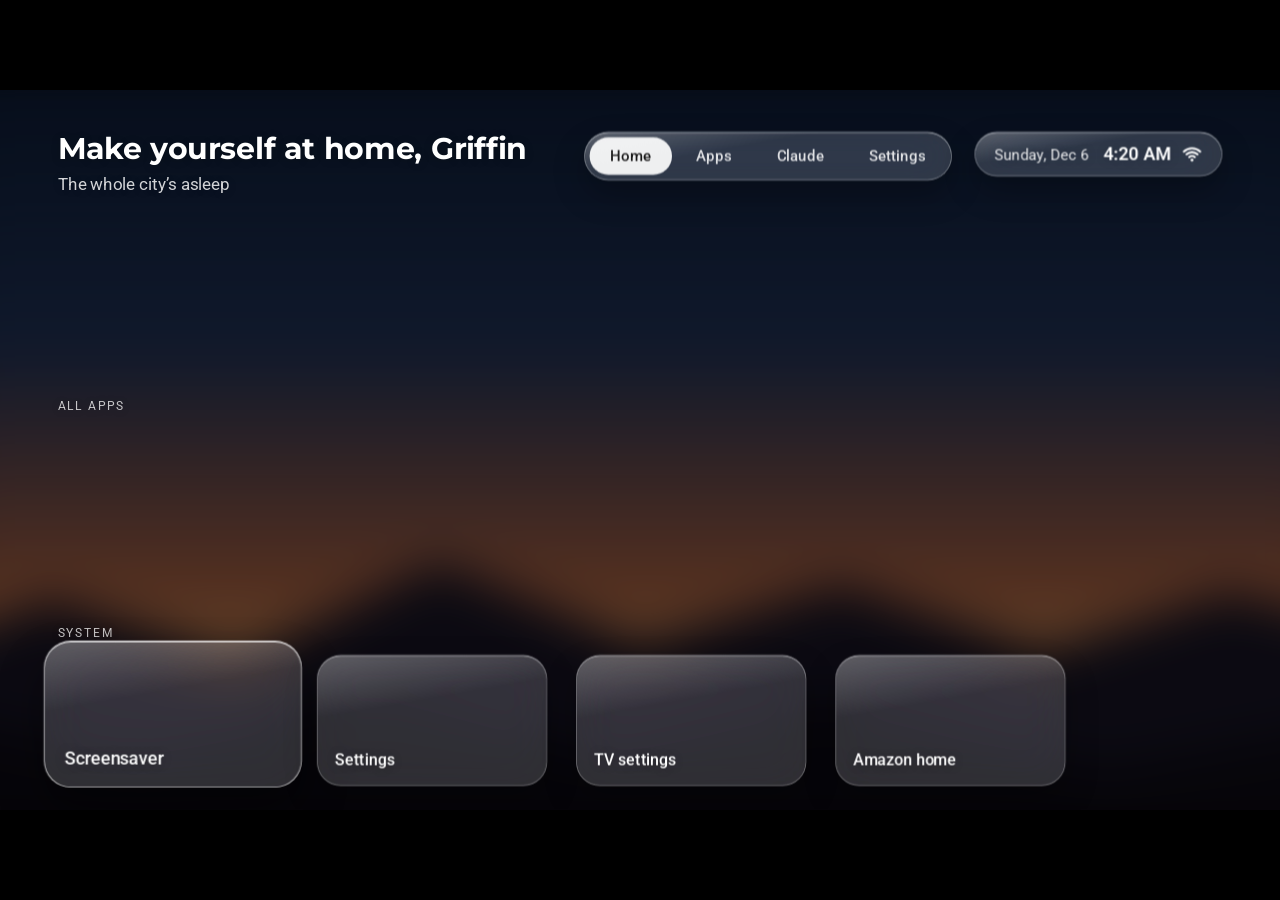
==== launcher/app/src/main/assets/index.html @ 49bc9356 "Redesign phase 6: Settings screen - settings.js: tvOS-style Settings with all ten categories and eve" ====
<!doctype html>
<html lang="en">
<head>
<meta charset="utf-8">
<meta name="viewport" content="width=device-width, initial-scale=1">
<title>Griffin Home</title>
<link rel="stylesheet" href="ui.css">
<style>
/* Home: the picture blurred behind a greeting, widgets and rows of apps (docs/redesign/SPEC.md §5, §7–10). */
html, body { background: #000; }
.wall { transition: filter 900ms cubic-bezier(.2,.8,.2,1), transform 900ms cubic-bezier(.2,.8,.2,1); }
/* Lock screen → home: the same picture, sharp on the screensaver, blurred and dimmed behind Home. */
#stage.awake .wall { filter: blur(var(--homeBlur)) brightness(.72) saturate(1.25); transform: scale(1.08); }
#stage.awake.insettings .wall { filter: blur(calc(var(--homeBlur) + 14px)) brightness(.58) saturate(1.2); }
.shade { position: absolute; inset: 0; transition: background 400ms ease, opacity 400ms ease;
  background: linear-gradient(to top, rgba(0,0,0,.55), rgba(0,0,0,0) 55%), linear-gradient(to right, rgba(0,0,0,.35), rgba(0,0,0,0) 50%); }
#stage.down .shade { background: rgba(0,0,0,.45); }
#stage:not(.awake) .shade { opacity: 0; }
.homeui { position: absolute; inset: 0; transition: opacity 450ms ease, transform 600ms cubic-bezier(.2,.8,.2,1); }
#stage:not(.awake) .homeui { opacity: 0; transform: scale(1.03); }
#stage.insettings .homeui { opacity: 0; transition: none; }
#stage.instant .wall, #stage.instant .homeui, #stage.instant .shade { transition: none !important; }

/* ---- Top bar ---- */
.top { position: absolute; left: 72px; right: 72px; top: 52px; display: flex; justify-content: space-between; align-items: flex-start; gap: 28px; }
.greetBox { flex: 1 1 auto; min-width: 0; display: flex; flex-direction: column; gap: 10px; }
.greet { font-family: var(--display); font-weight: var(--dw); letter-spacing: var(--dls); font-size: 38px; line-height: 1.12; text-wrap: balance; }
.greetSub { font-size: 21px; line-height: 1.3; color: rgba(255,255,255,.82); }
.bigtext .greetSub { font-size: 24px; }
.tabs { flex: none; display: flex; gap: 4px; padding: 6px; border-radius: 999px; white-space: nowrap; }
.tabs span { padding: 12px 26px; border-radius: 999px; font-size: 19px; font-weight: 500; color: rgba(255,255,255,.85); transition: background 150ms, color 150ms, transform 200ms; }
.tabs span.on { background: var(--focus); color: var(--focus-ink); }
/* With the tab pill focused, the focused tab takes the fill and the current one stays lit. */
.tabs.active span.on { background: rgba(255,255,255,.18); color: #fff; }
.tabs.active span.focus { background: var(--focus); color: var(--focus-ink); transform: scale(1.04); }
.clock { flex: none; display: flex; align-items: center; gap: 18px; padding: 14px 24px; border-radius: 999px; font-size: 19px; color: rgba(255,255,255,.9); white-space: nowrap; }
.bigtext .clock { font-size: 22px; }
.clock b { font-weight: 600; font-size: 22px; color: #fff; font-variant-numeric: tabular-nums; }
.clock i { font-style: normal; color: rgba(255,255,255,.7); }
.clock i:empty { display: none; }
/* Wi-Fi: arcs light up with signal strength; dimmed arcs with a slash when offline; a cable on Ethernet. */
.wifi { display: inline-flex; margin-left: -4px; }
.wifi svg { width: 26px; height: 26px; overflow: visible; }
.wifi path, .wifi rect { fill: none; stroke: #fff; stroke-width: 2.4; stroke-linecap: round; stroke-linejoin: round; transition: opacity 200ms; }
.wifi circle { fill: #fff; transition: opacity 200ms; }
.wifi .slash { opacity: 0; stroke-width: 2.2; }
.wifi .eth { display: none; }
.wifi[data-level="4"] .air { display: none; }
.wifi[data-level="4"] .eth { display: inline; }
.wifi[data-level="2"] .a3, .wifi[data-level="1"] .a3, .wifi[data-level="1"] .a2 { opacity: .28; }
.wifi[data-level="0"] .a3, .wifi[data-level="0"] .a2, .wifi[data-level="0"] .a1, .wifi[data-level="0"] .a0 { opacity: .28; }
.wifi[data-level="0"] .slash { opacity: 1; }

/* ---- Hero and widgets, anchored to the bottom so taller widgets never reach the rows ---- */
.hero { position: absolute; left: 72px; right: 72px; bottom: 412px; display: flex; justify-content: space-between; align-items: flex-end; gap: 32px; transition: opacity 300ms ease; }
#stage.down .hero { opacity: 0; }
.heroText { flex: 1; min-width: 0; }
.kicker { font-size: 16px; letter-spacing: .14em; text-transform: uppercase; color: rgba(255,255,255,.78); margin-bottom: 12px; display: flex; align-items: center; gap: 12px; }
.kicker .dot { width: 11px; height: 11px; border-radius: 50%; }
.hero h2 { margin: 0; font-family: var(--display); font-weight: var(--dw); letter-spacing: var(--dls); font-size: 120px; line-height: 1; white-space: nowrap; overflow: hidden; text-overflow: ellipsis; padding-bottom: .08em; margin-bottom: -.08em; }
.caption { margin-top: 16px; font-size: 18px; color: rgba(255,255,255,.8); }
.caption:empty { display: none; }
.widgets { flex: none; display: flex; align-items: stretch; gap: 16px; }
.forecast { display: flex; flex-direction: column; justify-content: space-between; gap: 10px; }
.forecast:empty { display: none; }

/* ---- Rows ---- */
.scroll { position: absolute; left: 0; right: 0; top: 520px; transition: transform 360ms cubic-bezier(.2,.8,.2,1); }
.shelf { padding: 0 0 0 72px; height: 284px; transition: opacity 300ms ease; }
.shelf .label { font-size: 15px; letter-spacing: .14em; text-transform: uppercase; color: rgba(255,255,255,.75); margin-bottom: 18px; }
.row { display: flex; gap: 36px; transition: transform 300ms cubic-bezier(.2,.8,.2,1); }
.tile { flex: none; position: relative; width: 288px; height: 164px; border-radius: 30px; display: flex; flex-direction: column; justify-content: flex-end; padding: 20px 22px; box-sizing: border-box; color: #fff; font-size: 20px; font-weight: 500;
  transition: transform 260ms cubic-bezier(.2,.8,.2,1), box-shadow 260ms ease; }
/* App tiles: the app's own art with the glass rim and sheen on top, no backdrop blur. */
.tile.app { padding: 0; align-items: center; justify-content: center; -webkit-backdrop-filter: none; backdrop-filter: none; border-color: rgba(255,255,255,calc(var(--rim) * .9)); background-position: center; background-size: cover; background-repeat: no-repeat; }
.tile.app .logo { width: 116px; height: 116px; display: block; object-fit: contain; }
.tile.app .word { font: 700 50px/1 var(--sans); letter-spacing: -.02em; white-space: nowrap; }
.tile.app .word.long { font-size: 38px; }
.tile.focus { transform: translateY(-8px) scale(1.12); box-shadow: inset 0 1px 0 rgba(255,255,255,.7), 0 28px 50px rgba(0,0,0,.45); border-color: rgba(255,255,255,.7); }
/* One light sweep across a tile as it gains focus. */
.tile.focus::after { content: ''; position: absolute; inset: 0; border-radius: inherit; pointer-events: none;
  background: linear-gradient(115deg, rgba(255,255,255,0) 30%, rgba(255,255,255,.28) 48%, rgba(255,255,255,0) 66%); animation: sheen 1.1s ease-out both; }
@keyframes sheen { from { transform: translateX(-60%); opacity: 1; } to { transform: translateX(60%); opacity: 0; } }
.tile.moving { animation: jiggle 240ms ease-in-out infinite alternate; }
@keyframes jiggle { from { transform: translateY(-8px) scale(1.12) rotate(-1.5deg); } to { transform: translateY(-8px) scale(1.12) rotate(1.5deg); } }
.tname { position: absolute; left: -40px; right: -40px; bottom: -44px; text-align: center; font-size: 18px; font-weight: 400; color: #fff; opacity: 0; transition: opacity 200ms; white-space: nowrap; overflow: hidden; text-overflow: ellipsis; }
.tile.app .tname { bottom: -46px; }
.bigtext .tname { font-size: 21px; }
.tile.focus .tname { opacity: 1; }

/* ---- Options panel ---- */
.sheet { position: absolute; inset: 0; display: flex; justify-content: flex-end; background: rgba(0,0,0,.25); opacity: 0; pointer-events: none; transition: opacity 220ms ease; }
.sheet.on { opacity: 1; pointer-events: auto; }
.panel { width: 540px; margin: 28px; border-radius: 40px; padding: 36px 44px; box-sizing: border-box; display: flex; flex-direction: column; justify-content: center; gap: 10px;
  transform: translateX(40px); transition: transform 280ms cubic-bezier(.2,.8,.2,1); }
.sheet.on .panel { transform: none; }
.panel .eyebrow { font-size: 15px; letter-spacing: .14em; text-transform: uppercase; color: rgba(255,255,255,.75); }
.panel h4 { margin: 0 0 12px; font-family: var(--display); font-weight: var(--dw); letter-spacing: var(--dls); font-size: 64px; line-height: 1; overflow-wrap: anywhere; }
.opts { display: flex; flex-direction: column; gap: 12px; }
.opt { padding: 15px 24px; border-radius: 999px; font-size: 22px; font-weight: 500; background: rgba(255,255,255,.08); transition: background 150ms, color 150ms, transform 200ms; }
.opt.focus { background: var(--focus); color: var(--focus-ink); transform: scale(1.03); }
.panel .hint { margin-top: 14px; font-size: 16px; color: rgba(255,255,255,.65); }

/* ---- Settings screen (settings.js): categories left, rows right ---- */
.setscreen { position: absolute; inset: 0; display: none; }
#stage.awake.insettings .setscreen { display: block; animation: setIn 320ms cubic-bezier(.2,.8,.2,1); }
@keyframes setIn { from { opacity: 0; transform: scale(1.02); } to { opacity: 1; transform: none; } }
.set-title { position: absolute; left: 72px; top: 54px; font-family: var(--display); font-weight: var(--dw); letter-spacing: var(--dls); font-size: 60px; line-height: 1; }
.set-cats { position: absolute; left: 72px; top: 150px; bottom: 56px; width: 392px; box-sizing: border-box; padding: 14px; border-radius: 36px; display: flex; flex-direction: column; gap: 4px; }
.set-cat { display: flex; align-items: center; gap: 14px; padding: 12px 18px; border-radius: 999px; font: 500 21px var(--sans); transition: background 150ms, color 150ms; }
.set-cat i { width: 30px; height: 30px; border-radius: 9px; flex: none; box-shadow: inset 0 1px 0 rgba(255,255,255,.35); }
.set-cat.sel { background: rgba(255,255,255,.14); }
.set-cat.focus { background: var(--focus); color: var(--focus-ink); }
.set-detail { position: absolute; left: 492px; right: 72px; top: 54px; bottom: 56px; box-sizing: border-box; padding: 34px 40px; border-radius: 40px; overflow: hidden; }
.set-detail h3 { margin: 0; font-family: var(--display); font-weight: var(--dw); letter-spacing: var(--dls); font-size: 42px; line-height: 1.1; }
.set-detail .lede { margin: 6px 0 18px; font: 17px/1.4 var(--sans); color: rgba(255,255,255,.7); }
.set-view { position: absolute; left: 40px; right: 40px; top: 128px; bottom: 30px; overflow: hidden; }
.set-rows { display: flex; flex-direction: column; gap: 8px; transition: transform 260ms cubic-bezier(.2,.8,.2,1); }
.set-tip { padding: 14px 20px; border-radius: 20px; background: rgba(255,255,255,.1); font: 18px/1.4 var(--sans); color: rgba(255,255,255,.88); margin-bottom: 4px; }
.set-tip b { display: block; font-size: 13px; font-weight: 400; letter-spacing: .1em; text-transform: uppercase; color: rgba(255,255,255,.6); margin-bottom: 3px; }
.set-sec { font: 700 13px var(--sans); letter-spacing: .1em; text-transform: uppercase; color: rgba(255,255,255,.55); margin: 10px 0 0 6px; }
.srow2 { display: flex; align-items: center; justify-content: space-between; gap: 20px; min-height: 62px; box-sizing: border-box; padding: 10px 22px; border-radius: 22px; background: rgba(255,255,255,.07); transition: background 150ms, color 150ms, transform 180ms; }
.srow2 .l { font: 500 21px var(--sans); display: flex; align-items: center; gap: 10px; }
.srow2 .l i { width: 12px; height: 12px; border-radius: 50%; }
.srow2 .s { font: 15px var(--sans); color: rgba(255,255,255,.62); margin-top: 3px; }
.srow2 .v { font: 500 19px var(--sans); color: rgba(255,255,255,.85); white-space: nowrap; display: flex; align-items: center; gap: 10px; }
.srow2 .chev { opacity: 0; font-size: 16px; }
.srow2.focus { background: var(--focus); color: var(--focus-ink); transform: scale(1.01); }
.srow2.focus .s { color: rgba(0,0,0,.55); }
.srow2.focus .v { color: var(--focus-ink); }
.srow2.focus .chev { opacity: .55; }
.srow2.focus .switch:not(.on) { background: rgba(0,0,0,.2); }
.bigtext .srow2 .l { font-size: 24px; }
.bigtext .srow2 .s { font-size: 17px; }
.set-toast { position: absolute; left: 40px; right: 40px; bottom: 26px; padding: 14px 20px; border-radius: 18px; background: rgba(0,0,0,.45); font: 17px var(--sans); opacity: 0; transform: translateY(8px); transition: opacity 250ms, transform 250ms; pointer-events: none; }
.set-toast.on { opacity: 1; transform: none; }
</style>
</head>
<body>
<div id="stage">
  <div class="wall" id="wall"><!-- No drift behind Home: a moving picture re-blurs it and every glass panel each frame (25fps on the TV vs 37 still). --><div class="scene" id="scene"><div class="sky"></div><div class="ridge r1"></div><div class="ridge r2"></div><div class="pic"></div><div class="pic"></div></div></div>
  <div class="shade"></div>

  <div class="homeui">
    <div class="top">
      <div class="greetBox txt"><span class="greet" id="greet">Welcome back, Griffin</span><span class="greetSub" id="greetSub"></span></div>
      <div class="tabs glass" id="tabs"><span class="on">Home</span><span>Apps</span><span>Claude</span><span>Settings</span></div>
      <div class="clock glass txt"><i id="wx"></i><span id="date"></span><b id="time"></b><span class="wifi" id="wifi" role="img" aria-label="Wi-Fi: strong signal"><svg viewBox="0 0 24 24" aria-hidden="true"><g class="air"><path class="a3" d="M2.6 9.2a13.4 13.4 0 0 1 18.8 0"/><path class="a2" d="M5.7 12.4a9 9 0 0 1 12.6 0"/><path class="a1" d="M8.8 15.6a4.6 4.6 0 0 1 6.4 0"/><circle class="a0" cx="12" cy="19" r="1.7"/><path class="slash" d="M4 4l16 16"/></g><g class="eth"><rect x="4" y="5" width="16" height="12" rx="2"/><path d="M8 17v3h8v-3M8.5 9v2.5M11.2 9v2.5M12.8 9v2.5M15.5 9v2.5"/></g></svg></span></div>
    </div>

    <div class="hero">
      <div class="heroText txt">
        <div class="kicker" id="kicker"><span class="dot" id="heroDot"></span><span id="heroKicker"></span></div>
        <h2 id="heroTitle"></h2>
        <div class="caption" id="heroCaption"></div>
      </div>
      <div class="widgets">
        <div class="forecast" id="forecast"></div>
        <div class="cal glass dark txt" id="cal" aria-label="Calendar"></div>
      </div>
    </div>

    <div class="scroll" id="scroll"></div>

    <div class="sheet" id="sheet">
      <div class="panel glass">
        <div class="eyebrow" id="sheetKicker"></div>
        <h4 id="sheetTitle"></h4>
        <div class="opts" id="sheetList"></div>
        <div class="hint">Back to close</div>
      </div>
    </div>
  </div>
</div>

<script src="weather.js"></script>
<script src="glass.js"></script>
<script src="prefs.js"></script>
<script src="calendar.js"></script>
<script src="greeting.js"></script>
<script src="pictures.js"></script>
<script src="news.js"></script>
<script>
(function () {
  var A = window.Android || null;
  function $(id) { return document.getElementById(id); }
  var stage = $('stage');

  // Each app's colors, from SPEC §2 (tile background, accent dot, and the mark/wordmark when an app
  // has no TV banner). Names here win over long store labels ("Peacock TV" → "Peacock").
  var BRAND = {
    'com.netflix.ninja': { name: 'Netflix', color: '#E50914', bg: '#000000', fg: '#E50914' },
    'com.amazon.firetv.youtube': { name: 'YouTube', color: '#FF0000', bg: '#FFFFFF', fg: '#FF0000' },
    'com.apple.atve.amazon.appletv': { name: 'Apple TV', color: '#C7C7CC', bg: '#000000', fg: '#FFFFFF' },
    'com.peacock.peacockfiretv': { name: 'Peacock', color: '#F5B700', bg: '#000000', fg: '#FFFFFF', word: 'peacock' },
    'com.hbo.hbonow': { name: 'HBO Max', color: '#3D5AFE', bg: 'linear-gradient(140deg, #0A1A6B, #000000 70%)', fg: '#FFFFFF' },
    'com.tubitv.ott': { name: 'Tubi', color: '#7408FF', bg: '#7408FF', fg: '#FFFFFF' },
    'com.anthropic.claude': { name: 'Claude', color: '#D97757', bg: '#D97757', fg: '#FFFFFF' },
    'tv.pluto.android': { name: 'Pluto TV', color: '#FFF200', bg: '#000000', fg: '#FFF200', word: 'pluto tv' },
    'com.amazon.firebat': { name: 'Prime Video', color: '#00A8E1', bg: '#00A8E1', fg: '#FFFFFF', word: 'prime video' },
    'com.plexapp.android': { name: 'Plex', color: '#EBAF00', bg: '#1F1F1F', fg: '#EBAF00' },
    'com.spotify.tv.android': { name: 'Spotify', color: '#1ED760', bg: '#000000', fg: '#1ED760' },
    'com.hipsterwhale.crossy': { name: 'Crossy Road', color: '#7BD389', bg: '#5CC46E', fg: '#FFFFFF', word: 'Crossy Road' },
    'com.future.moviesByFawesomeAndroidTV': { name: 'Fawesome', color: '#2EC4B6', bg: '#16233A', fg: '#2EC4B6', word: 'fawesome' }
  };
  var DEFAULT_FAVS = ['com.netflix.ninja', 'com.amazon.firetv.youtube', 'com.apple.atve.amazon.appletv', 'com.peacock.peacockfiretv', 'com.hbo.hbonow', 'com.tubitv.ott', 'com.anthropic.claude'];
  var CLAUDE_PKG = 'com.anthropic.claude', CLAUDE_URL = 'https://claude.ai/code';

  var SYS = [
    { name: 'Screensaver', caption: 'Clock, weather, calendar and headlines, right now', run: function () { sleep(); } },
    { name: 'Settings', caption: 'Glass, pictures, screensaver, news, calendar', run: function () { openSettings(); } },
    { name: 'TV settings', caption: 'Fire OS settings: network, display, inputs', run: function () { A && A.tvSettings(); } },
    { name: 'Amazon home', caption: 'Amazon’s home for 10 minutes: inputs, app library', run: function () { A && A.amazonHome(); } }
  ];

  // Tab pill: Up from Favorites focuses it.
  var TABS = [
    { name: 'Home', caption: 'Back to the top', run: function () { st.r = 0; st.col[0] = 0; render(); } },
    { name: 'Apps', caption: 'Every app on the TV', run: function () { st.r = 1; render(); } },
    { name: 'Claude', caption: '', run: function () { openClaude(); } },
    { name: 'Settings', caption: 'Glass, pictures, screensaver, news, calendar', run: function () { openSettings(); } }
  ];

  var prefs = settings.load();

  // clientWidth, not innerWidth: the WebView widens innerWidth to fit the unscaled 1600px stage.
  function fit() {
    var w = document.documentElement.clientWidth, h = document.documentElement.clientHeight;
    var s = Math.min(w / 1600, h / 900);
    stage.style.transform = 'scale(' + s + ')';
    stage.style.left = ((w - 1600 * s) / 2) + 'px';
    stage.style.top = ((h - 900 * s) / 2) + 'px';
  }

  // ---- Apps ----
  function installedApps() {
    try { return JSON.parse(A ? A.apps() : '[]'); } catch (e) { return []; }
  }
  function app(a) {
    var b = BRAND[a.pkg] || {};
    return { pkg: a.pkg, name: b.name || a.name, color: b.color || '#8C8A85', bg: b.bg || '#1F1F24', fg: b.fg || '#FFFFFF', word: b.word || b.name || a.name };
  }

  var shelves = [], st = { r: 0, col: [0, 0, 0], tab: 0, moving: false, sheet: null, opt: 0 };

  function build() {
    var apps = installedApps().map(app), byPkg = {};
    apps.forEach(function (a) { byPkg[a.pkg] = a; });
    var favs = (store.get('favorites', null) || DEFAULT_FAVS).filter(function (p) { return byPkg[p]; });
    var hidden = store.get('hidden', []) || [];
    shelves = [
      { label: 'Favorites', kind: 'Favorite', items: favs.map(function (p) { return byPkg[p]; }) },
      { label: 'All apps', kind: 'App', items: apps.filter(function (a) { return favs.indexOf(a.pkg) < 0 && hidden.indexOf(a.pkg) < 0; }) },
      { label: 'System', kind: 'System', items: SYS, sys: true }
    ];
    var root = $('scroll');
    root.innerHTML = '';
    shelves.forEach(function (sh, r) {
      var el = document.createElement('div');
      el.className = 'shelf';
      el.innerHTML = '<div class="label txt"></div><div class="row"></div>';
      el.firstChild.textContent = sh.label;
      sh.el = el; sh.row = el.lastChild; sh.off = 0;
      sh.tiles = sh.items.map(function (a) {
        var t = document.createElement('div');
        t.className = 'tile glass' + (sh.sys ? ' sys' : ' app');
        if (sh.sys) {
          t.innerHTML = '<span class="txt"></span><span class="tname txt"></span>';
          t.firstChild.textContent = a.name;
        } else {
          art(t, a);
          t.insertAdjacentHTML('beforeend', '<span class="tname txt"></span>');
          t.querySelector('.tname').textContent = a.name;
        }
        sh.row.appendChild(t);
        return t;
      });
      st.col[r] = Math.max(0, Math.min(st.col[r], sh.items.length - 1));
      root.appendChild(el);
    });
    if (!shelves[st.r].items.length) st.r = 2;
  }

  // Tile art: the app's TV banner fills the tile; otherwise its icon at 116px on the app's color,
  // or its name as a wordmark if Android has no icon for it.
  var icons = {};
  function art(t, a) {
    var ic = icons[a.pkg];
    if (ic === undefined) {
      try { ic = A ? JSON.parse(A.icon(a.pkg)) : null; } catch (e) { ic = null; }
      icons[a.pkg] = ic;
    }
    if (ic && ic.banner) { t.classList.add('banner'); t.style.backgroundImage = 'url("' + ic.src + '")'; t.style.backgroundColor = '#000'; return; }
    t.style.background = a.bg;
    if (ic && ic.src) {
      var img = document.createElement('img');
      img.className = 'logo'; img.src = ic.src; img.alt = '';
      t.appendChild(img);
    } else {
      var w = document.createElement('span');
      w.className = 'word' + (a.word.length > 8 ? ' long' : '');
      w.style.color = a.fg;
      w.textContent = a.word;
      t.appendChild(w);
    }
  }

  function current() { return st.r < 0 ? TABS[st.tab] : shelves[st.r].items[st.col[st.r]]; }

  function render() {
    shelves.forEach(function (s, r) {
      s.el.style.opacity = r < st.r - 1 ? 0 : 1;   // rows that scroll up under the greeting fade out
      s.tiles.forEach(function (t, j) {
        var on = r === st.r && j === st.col[r];
        t.classList.toggle('focus', on);
        t.classList.toggle('moving', on && st.moving);
      });
    });
    var tabs = $('tabs').children;
    $('tabs').classList.toggle('active', st.r < 0);
    for (var i = 0; i < tabs.length; i++) {
      tabs[i].classList.toggle('on', i === (st.r === 1 ? 1 : 0));
      tabs[i].classList.toggle('focus', st.r < 0 && i === st.tab);
    }
    var it = current();
    if (st.r >= 0 && it) {
      // Slide the row to keep focus in the safe area, and the page to keep the row on screen.
      // x is the tile's left edge inside the row (tiles are 288 wide with 36 between).
      var sh = shelves[st.r], W = 1600 - 72 * 2, x = st.col[st.r] * (288 + 36);
      if (x - sh.off < 0) sh.off = x;
      if (x + 288 - sh.off > W) sh.off = x + 288 - W;
      sh.row.style.transform = 'translateX(' + (-sh.off) + 'px)';
    }
    var y = st.r <= 0 ? 0 : st.r * 284 - 150;
    $('scroll').style.transform = 'translateY(' + (-y) + 'px)';
    stage.classList.toggle('down', st.r > 0);

    var sys = st.r === 2, tab = st.r < 0;
    fitTitle(it ? it.name : '');
    $('heroKicker').textContent = st.moving ? 'Moving' : sys ? 'System' : 'App';
    $('kicker').hidden = tab || (st.r === 0 && !st.moving);   // the Favorites row needs no label
    $('heroDot').style.background = sys ? '#8C8A85' : it ? it.color : '';
    $('heroCaption').textContent = st.moving ? '◀ ▶ to move · OK when it’s in place' : (sys || tab) && it ? it.caption : '';
  }

  // The name is 120px; names too long for the space beside the widgets step down (to 72px at most).
  function fitTitle(name) {
    var h = $('heroTitle'), fit = name + '|' + getComputedStyle(h).fontFamily + '|' + (document.fonts ? document.fonts.status : '');
    if (h.dataset.fit === fit) return;
    h.textContent = name;
    h.style.fontSize = '';
    h.dataset.fit = fit;
    if (h.scrollWidth > h.clientWidth) h.style.fontSize = Math.max(72, Math.floor(120 * h.clientWidth / h.scrollWidth)) + 'px';
  }

  function launch(a) { if (A) A.launch(a.pkg); }

  // Claude: the app if it's installed, otherwise claude.ai/code in Silk.
  function openClaude() {
    if (A && A.installed(CLAUDE_PKG)) A.launch(CLAUDE_PKG);
    else if (A && A.openUrl) A.openUrl(CLAUDE_URL);
  }
  function claudeCaption() { return A && A.installed(CLAUDE_PKG) ? 'Open the Claude app' : 'claude.ai/code in Silk'; }

  // ---- Favorites and hidden apps ----
  function favPkgs() { return shelves[0].items.map(function (a) { return a.pkg; }); }
  function saveFavs(list) { store.set('favorites', list); }

  function openSheet() {
    var sh = shelves[st.r], it = current();
    if (st.r < 0 || sh.sys || !it) return;
    var fav = st.r === 0;
    st.sheet = [{ label: 'Open', run: function () { closeSheet(); launch(it); } }].concat(fav ? [
      { label: 'Move', run: function () { closeSheet(); st.moving = true; render(); } },
      { label: 'Remove from Favorites', run: function () {
        saveFavs(favPkgs().filter(function (p) { return p !== it.pkg; }));
        closeSheet(); build(); render();
      } }
    ] : [
      { label: 'Add to Favorites', run: function () {
        var list = favPkgs(); list.push(it.pkg); saveFavs(list);
        closeSheet(); build(); st.r = 0; st.col[0] = list.length - 1; render();
      } },
      { label: 'Hide', run: function () {
        var h = store.get('hidden', []) || [];
        if (h.indexOf(it.pkg) < 0) h.push(it.pkg);
        store.set('hidden', h);
        closeSheet(); build(); render();
      } }
    ]);
    st.opt = 0;
    $('sheetKicker').textContent = sh.kind;
    $('sheetTitle').textContent = it.name;
    $('sheet').classList.add('on');
    renderSheet();
  }
  function renderSheet() {
    var list = $('sheetList');
    list.innerHTML = '';
    st.sheet.forEach(function (o, i) {
      var d = document.createElement('div');
      d.className = 'opt' + (i === st.opt ? ' focus' : '');
      d.textContent = o.label;
      list.appendChild(d);
    });
  }
  function closeSheet() { st.sheet = null; $('sheet').classList.remove('on'); }

  // Move mode: ◀ ▶ swaps with the neighbor; nothing happens at either end.
  function move(d) {
    var list = favPkgs(), i = st.col[0], j = i + d;
    if (j < 0 || j >= list.length) return;
    var t = list[i]; list[i] = list[j]; list[j] = t;
    saveFavs(list);
    build(); st.col[0] = j;
  }
  function endMove() { if (st.moving) { st.moving = false; saveFavs(favPkgs()); } }

  // ---- Screensaver and Settings ----
  function sleep() { closeSheet(); endMove(); render(); if (A) A.startScreensaver(); }
  function openSettings() { if (window.settingsScreen) settingsScreen.open(); }

  // ---- Remote ----
  function key(k) {
    if (window.settingsScreen && settingsScreen.isOpen()) return settingsScreen.key(k);
    if (st.sheet) {
      if (k === 'up') st.opt = Math.max(0, st.opt - 1);
      else if (k === 'down') st.opt = Math.min(st.sheet.length - 1, st.opt + 1);
      else if (k === 'ok') return st.sheet[st.opt].run();
      else if (k === 'back') return closeSheet();
      return renderSheet();
    }
    if (st.moving) {
      if (k === 'left' || k === 'right') move(k === 'right' ? 1 : -1);
      else if (k === 'ok' || k === 'back' || k === 'hold' || k === 'menu') endMove();
      return render();
    }
    if (st.r < 0) {
      if (k === 'left') st.tab = Math.max(0, st.tab - 1);
      else if (k === 'right') st.tab = Math.min(TABS.length - 1, st.tab + 1);
      else if (k === 'down') st.r = firstRow();
      else if (k === 'ok') return TABS[st.tab].run();
      else if (k === 'back') { st.r = firstRow(); st.col[0] = 0; }
      return render();
    }
    var sh = shelves[st.r];
    if (k === 'up') {
      var r = st.r - 1;
      while (r >= 0 && !shelves[r].items.length) r--;
      if (r < 0) { st.r = -1; st.tab = 0; } else st.r = r;
    } else if (k === 'down') {
      var d = st.r + 1;
      while (d < shelves.length && !shelves[d].items.length) d++;
      if (d < shelves.length) st.r = d;
    }
    else if (k === 'left') st.col[st.r] = Math.max(0, st.col[st.r] - 1);
    else if (k === 'right') st.col[st.r] = Math.min(sh.items.length - 1, st.col[st.r] + 1);
    else if (k === 'hold' || k === 'menu') return openSheet();
    else if (k === 'ok') return sh.sys ? current().run() : launch(current());
    else if (k === 'back') { st.r = firstRow(); st.col[st.r] = 0; }
    render();
  }
  function firstRow() { for (var r = 0; r < shelves.length; r++) if (shelves[r].items.length) return r; return 2; }

  // ---- Clock pill, widgets, greeting ----
  var wx = null;
  // LIVE DATA SEAM (phase 7): window.liveData.wifi = 0 offline, 1–3 Wi-Fi strength, 4 Ethernet
  // (the sample shows a strong signal). Fire the 'livedata' event on document to redraw.
  function wifiLevel() { var L = window.liveData; return L && L.wifi != null ? L.wifi : 3; }
  var WIFI = ['Wi-Fi: not connected', 'Wi-Fi: weak signal', 'Wi-Fi: good signal', 'Wi-Fi: strong signal', 'Ethernet'];
  function renderWifi() {
    var l = Math.max(0, Math.min(4, wifiLevel()));
    $('wifi').dataset.level = l;
    $('wifi').setAttribute('aria-label', WIFI[l]);
    $('wifi').hidden = !prefs.wifi;
  }

  function tick() {
    var now = new Date();
    $('time').textContent = fmt.time(now, prefs.clock24);
    $('date').textContent = now.toLocaleDateString([], { weekday: 'long', month: 'short', day: 'numeric' });
  }

  function renderWeather() {
    $('wx').textContent = wx ? wx.temp + '° ' + wx.text + ' · Chicago' : '';
    var f = $('forecast');
    f.innerHTML = '';
    (wx && wx.days || []).slice(0, 3).forEach(function (d) {
      var r = document.createElement('div');
      r.className = 'fday glass txt';
      r.innerHTML = '<small></small><b><i></i></b><span></span>';
      r.querySelector('small').textContent = d.dow;
      r.querySelector('b').insertBefore(document.createTextNode(d.hi + '°'), r.querySelector('i'));
      r.querySelector('i').textContent = d.lo + '°';
      r.querySelector('span').textContent = d.text;
      f.appendChild(r);
    });
  }

  function renderCal() {
    $('cal').hidden = !prefs.calHome;
    calendar.render($('cal'), new Date(), prefs);
  }

  function greet() {
    var now = new Date();
    $('greet').textContent = greeting.pick(greeting.hellos(now, wx, prefs), $('greet').textContent);
    $('greetSub').textContent = greeting.pick(greeting.subs(now, wx, prefs), $('greetSub').textContent);
  }

  function refreshWeather() { weather.get(function (w) { var first = !wx; wx = w; renderWeather(); if (first) greet(); }, prefs.units); }

  // ---- Picture ----
  function showPicture(instant) { pictures.show($('scene'), pictures.current(prefs), retryPoster, instant === true); }
  // An aerial's still frame may still be in the works the first time; try again shortly.
  var posterTimer;
  function retryPoster(ok) { clearTimeout(posterTimer); if (!ok) posterTimer = setTimeout(showPicture, 4000); }

  // Applies everything Settings controls; Settings calls this after each change.
  function applyPrefs() {
    prefs = settings.load();
    look.apply();
    stage.classList.toggle('bigtext', prefs.textSize === 'Large');
    tick(); renderWifi(); renderCal();
  }

  // Called by MainActivity whenever Home comes back: from an app, the screensaver or the Home button.
  function resume() {
    closeSheet(); endMove();
    applyPrefs();
    build(); render();
    greet();
    refreshWeather();
    showPicture(true);   // the screensaver may have moved on: switch without a crossfade
    // Blur in: start sharp like the screensaver, then animate into the blur.
    stage.classList.remove('awake');
    void stage.offsetWidth;
    requestAnimationFrame(function () { requestAnimationFrame(function () { stage.classList.add('awake'); }); });
  }

  window.home = {
    applyPrefs: applyPrefs, rebuild: function () { build(); render(); }, sleep: sleep, render: render,
    resetFavorites: function () { store.set('favorites', DEFAULT_FAVS); build(); render(); },
    defaultFavorites: DEFAULT_FAVS, wifiLevel: wifiLevel, refreshWeather: refreshWeather, showPicture: showPicture
  };
  // Called by MainActivity as Home goes out of sight: drop straight to the sharp picture (no
  // transition) so the next resume starts there instead of flashing the old blurred frame.
  function pause() {
    closeSheet(); endMove();
    stage.classList.add('instant');
    stage.classList.remove('awake');
    void stage.offsetWidth;
    stage.classList.remove('instant');
  }

  window.tv = { key: key, resume: resume, pause: pause };
  TABS[2].caption = claudeCaption();

  document.addEventListener('livedata', function () { renderWifi(); renderCal(); });

  // Browser testing without the Android bridge.
  if (!A) {
    var map = { ArrowUp: 'up', ArrowDown: 'down', ArrowLeft: 'left', ArrowRight: 'right', Enter: 'ok', Escape: 'back', Backspace: 'back', h: 'hold', m: 'menu' };
    document.addEventListener('keydown', function (e) { if (map[e.key]) { e.preventDefault(); key(map[e.key]); } });
  }

  window.addEventListener('resize', function () { fit(); render(); });
  fit();
  resume();
  if (document.fonts) document.fonts.ready.then(render);
  setInterval(tick, 15000);
  setInterval(refreshWeather, 10 * 60 * 1000);
  setInterval(showPicture, 60 * 1000);
  setInterval(renderCal, 60 * 1000);
})();
</script>
<script src="settings.js"></script>
</body>
</html>
---- launcher/app/src/main/assets/ui.css ----
/* Shared by Home (index.html) and the screensaver: fonts, colors, glass, the calendar widget,
   forecast rows, the Settings switch and reduced motion. Sizes are 1600x900 canvas px (docs/redesign/SPEC.md). */
@font-face { font-family: 'Montserrat'; src: url(fonts/Montserrat.woff2) format('woff2'); font-weight: 100 900; }
@font-face { font-family: 'Roboto'; src: url(fonts/Roboto.woff2) format('woff2'); font-weight: 100 900; }

:root {
  /* Type: the headline font sets all three together (Settings → Appearance). */
  --display: 'Montserrat', sans-serif;
  --dw: 700;
  --dls: -.01em;
  --sans: 'Roboto', sans-serif;

  --text: #FFFFFF;
  --focus: rgba(255,255,255,.92);
  --focus-ink: #111111;
  --red: #FF453A;
  --on: #30D158;

  /* Glass, set by glass.js from the one Glass value (Balanced = 35). */
  --blur: 27px;
  --tint: .167;
  --rim: .304;
  --shine: .218;
  --lift: .193;
  --homeBlur: 28px;
  color-scheme: dark;
}
html, body { margin: 0; height: 100%; overflow: hidden; }
body { font-family: var(--sans); color: var(--text); -webkit-font-smoothing: antialiased; }
[hidden] { display: none !important; }

/* Designed at 1600x900, scaled to the screen. */
#stage { position: absolute; left: 0; top: 0; width: 1600px; height: 900px; transform-origin: 0 0; overflow: hidden; }

.glass {
  position: relative;
  background: rgba(255,255,255,var(--tint));
  -webkit-backdrop-filter: blur(var(--blur)) saturate(1.6);
  backdrop-filter: blur(var(--blur)) saturate(1.6);
  border: 1px solid rgba(255,255,255,var(--rim));
  box-shadow: inset 0 1px 0 rgba(255,255,255,calc(var(--shine) * 2)), inset 0 -1px 0 rgba(255,255,255,calc(var(--shine) * .4)), 0 18px 40px rgba(0,0,0,.28);
}
/* Specular sheen across the top of every glass piece */
.glass::before { content: ''; position: absolute; inset: 0; border-radius: inherit; pointer-events: none;
  background: linear-gradient(170deg, rgba(255,255,255,var(--shine)) 0%, rgba(255,255,255,0) 38%); }
/* Dark glass keeps text readable over bright pictures; --extra is per element (SPEC §3). */
.glass.dark { background: rgba(16,16,20,calc(var(--tint) + var(--extra, .3))); }
.txt { text-shadow: 0 1px 12px rgba(0,0,0,var(--lift)); }

/* Calendar widget, after Apple's Up Next: red weekday, big date, events with calendar-color bars. */
.cal { --extra: .34; width: 380px; box-sizing: border-box; padding: 18px 22px 16px; border-radius: 28px; color: #fff; display: flex; flex-direction: column; gap: 9px; font-family: var(--sans); }
.cal .head { display: flex; align-items: baseline; gap: 12px; }
.cal .dow { font-size: 15px; font-weight: 700; letter-spacing: .06em; text-transform: uppercase; color: var(--red); }
.cal .num { font-size: 40px; font-weight: 500; line-height: .9; font-variant-numeric: tabular-nums; }
.cal .group { font-size: 13px; font-weight: 700; letter-spacing: .06em; text-transform: uppercase; color: rgba(255,255,255,.6); margin-top: 2px; }
.cal .ev { display: grid; grid-template-columns: 5px 1fr; gap: 12px; align-items: stretch; }
.cal .ev i { border-radius: 3px; }
.cal .ev div { min-width: 0; }
.cal .ev b { display: block; font-size: 18px; font-weight: 500; line-height: 1.25; white-space: nowrap; overflow: hidden; text-overflow: ellipsis; }
.cal .ev span { display: block; font-size: 15px; color: rgba(255,255,255,.7); font-variant-numeric: tabular-nums; }
.cal .none { font-size: 16px; color: rgba(255,255,255,.7); }
.bigtext .cal .ev b { font-size: 20px; }

/* 3-day forecast: slim stacked rows, day · high/low · conditions. */
.fday { width: 270px; flex: 1; box-sizing: border-box; padding: 0 20px; border-radius: 20px; display: grid; grid-template-columns: 52px 112px 1fr; align-items: center; color: #fff; font-family: var(--sans); }
.fday small { font-size: 14px; letter-spacing: .12em; text-transform: uppercase; color: rgba(255,255,255,.75); }
.fday b { font-size: 26px; font-weight: 500; font-variant-numeric: tabular-nums; }
.fday b i { font-style: normal; font-size: 18px; font-weight: 400; color: rgba(255,255,255,.65); margin-left: 6px; }
/* Long conditions ("heavy drizzle", "thunderstorms, hail") wrap to a second line instead of spilling out. */
.fday span { font-size: 15px; line-height: 1.15; color: rgba(255,255,255,.75); text-align: right; }

/* Settings switch */
.switch { width: 54px; height: 32px; border-radius: 999px; background: rgba(255,255,255,.25); position: relative; transition: background 200ms; flex: none; }
.switch::after { content: ''; position: absolute; top: 3px; left: 3px; width: 26px; height: 26px; border-radius: 50%; background: #fff; box-shadow: 0 1px 3px rgba(0,0,0,.3); transition: transform 200ms; }
.switch.on { background: var(--on); }
.switch.on::after { transform: translateX(22px); }

/* Picture layer: one picture under everything, 6% oversized so it can drift. */
.wall { position: absolute; inset: 0; overflow: hidden; }
.scene { position: absolute; inset: -6%; }
.scene .pic { position: absolute; inset: 0; background: center / cover no-repeat; opacity: 0; transition: opacity 3s ease; }
.scene .pic.on { opacity: 1; }
/* Placeholder dusk scene until real pictures exist. */
.scene .sky { position: absolute; inset: 0; background: linear-gradient(to bottom, #0d1b33 0%, #2b3d63 38%, #c47a5a 66%, #f0b27a 74%, #2a2230 75%); }
.scene .ridge { position: absolute; left: 0; right: 0; bottom: 0; }
.scene .r1 { height: 42%; background: #1d1a2a; clip-path: polygon(0 40%, 12% 22%, 24% 38%, 37% 12%, 50% 34%, 63% 18%, 76% 36%, 88% 20%, 100% 32%, 100% 100%, 0 100%); }
.scene .r2 { height: 30%; background: #0f0d17; clip-path: polygon(0 30%, 18% 52%, 33% 26%, 48% 50%, 62% 30%, 80% 56%, 100% 34%, 100% 100%, 0 100%); }
.drift { animation: drift 40s ease-in-out infinite alternate; }
@keyframes drift { from { transform: scale(1.02) translate(-1%, 0); } to { transform: scale(1.08) translate(1.5%, -1%); } }

@media (prefers-reduced-motion: reduce) {
  .drift, .tile.focus::after { animation: none !important; }
  .wall, .scene, .homeui, .saver, .tile, .scene .pic { transition: none !important; }
}
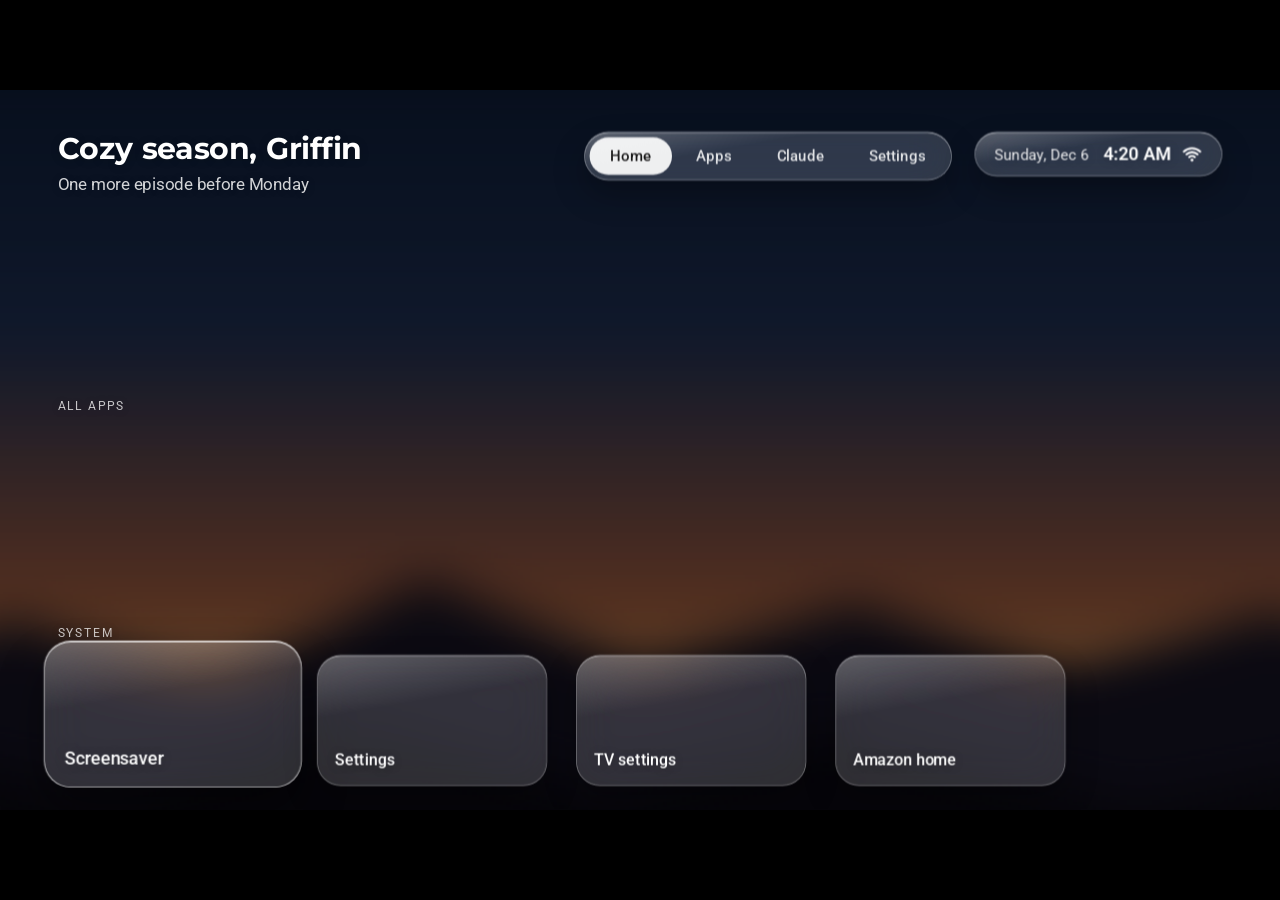
==== commit 417a1f4e: "Home: pre-blurred picture for a smoother blur-in; drop unused fonts - The picture behind Home is now" ====
--- a/launcher/app/src/main/assets/index.html
+++ b/launcher/app/src/main/assets/index.html
@@ -8,10 +8,16 @@
 <style>
 /* Home: the picture blurred behind a greeting, widgets and rows of apps (docs/redesign/SPEC.md §5, §7–10). */
 html, body { background: #000; }
-.wall { transition: filter 900ms cubic-bezier(.2,.8,.2,1), transform 900ms cubic-bezier(.2,.8,.2,1); }
-/* Lock screen → home: the same picture, sharp on the screensaver, blurred and dimmed behind Home. */
-#stage.awake .wall { filter: blur(var(--homeBlur)) brightness(.72) saturate(1.25); transform: scale(1.08); }
-#stage.awake.insettings .wall { filter: blur(calc(var(--homeBlur) + 14px)) brightness(.58) saturate(1.2); }
+.wall { transition: transform 900ms cubic-bezier(.2,.8,.2,1); }
+/* Lock screen → home: the same picture, sharp on the screensaver, blurred and dimmed behind Home.
+   The blurred copy is drawn once per picture into a small canvas (drawBlur) and faded in over the sharp one:
+   animating a CSS blur on the TV ran the blur-in at ~9fps. */
+#stage.awake .wall { transform: scale(1.08); }
+.blurred { position: absolute; left: -6%; top: -6%; width: 112%; height: 112%; opacity: 0; transition: opacity 900ms cubic-bezier(.2,.8,.2,1); }
+#stage.awake .blurred { opacity: 1; }
+/* Settings dims the picture a little further (brightness .72 → .58). */
+.dim { position: absolute; inset: 0; background: #000; opacity: 0; transition: opacity 320ms ease; }
+#stage.awake.insettings .dim { opacity: .2; }
 .shade { position: absolute; inset: 0; transition: background 400ms ease, opacity 400ms ease;
   background: linear-gradient(to top, rgba(0,0,0,.55), rgba(0,0,0,0) 55%), linear-gradient(to right, rgba(0,0,0,.35), rgba(0,0,0,0) 50%); }
 #stage.down .shade { background: rgba(0,0,0,.45); }
@@ -19,7 +25,7 @@
 .homeui { position: absolute; inset: 0; transition: opacity 450ms ease, transform 600ms cubic-bezier(.2,.8,.2,1); }
 #stage:not(.awake) .homeui { opacity: 0; transform: scale(1.03); }
 #stage.insettings .homeui { opacity: 0; transition: none; }
-#stage.instant .wall, #stage.instant .homeui, #stage.instant .shade { transition: none !important; }
+#stage.instant .wall, #stage.instant .blurred, #stage.instant .homeui, #stage.instant .shade { transition: none !important; }
 
 /* ---- Top bar ---- */
 .top { position: absolute; left: 72px; right: 72px; top: 52px; display: flex; justify-content: space-between; align-items: flex-start; gap: 28px; }
@@ -138,7 +144,7 @@
 </head>
 <body>
 <div id="stage">
-  <div class="wall" id="wall"><!-- No drift behind Home: a moving picture re-blurs it and every glass panel each frame (25fps on the TV vs 37 still). --><div class="scene" id="scene"><div class="sky"></div><div class="ridge r1"></div><div class="ridge r2"></div><div class="pic"></div><div class="pic"></div></div></div>
+  <div class="wall" id="wall"><!-- No drift behind Home: a moving picture re-blurs it and every glass panel each frame (25fps on the TV vs 37 still). --><div class="scene" id="scene"><div class="sky"></div><div class="ridge r1"></div><div class="ridge r2"></div><div class="pic"></div><div class="pic"></div></div><canvas class="blurred" id="blurred"></canvas><div class="dim"></div></div>
   <div class="shade"></div>
 
   <div class="homeui">
@@ -233,8 +239,8 @@
   }
 
   // ---- Apps ----
-  function installedApps() {
-    try { return JSON.parse(A ? A.apps() : '[]'); } catch (e) { return []; }
+  function installedApps(raw) {
+    try { return JSON.parse(raw); } catch (e) { return []; }
   }
   function app(a) {
     var b = BRAND[a.pkg] || {};
@@ -243,11 +249,16 @@
 
   var shelves = [], st = { r: 0, col: [0, 0, 0], tab: 0, moving: false, sheet: null, opt: 0 };
 
+  // Rebuilds the rows, unless nothing changed since last time (resume runs this on every return).
+  var builtFrom = '';
   function build() {
-    var apps = installedApps().map(app), byPkg = {};
+    var raw = A ? A.apps() : '[]', favs0 = store.get('favorites', null), hidden = store.get('hidden', []) || [];
+    var sig = raw + JSON.stringify(favs0) + JSON.stringify(hidden);
+    if (sig === builtFrom && shelves.length) return;
+    builtFrom = sig;
+    var apps = installedApps(raw).map(app), byPkg = {};
     apps.forEach(function (a) { byPkg[a.pkg] = a; });
-    var favs = (store.get('favorites', null) || DEFAULT_FAVS).filter(function (p) { return byPkg[p]; });
-    var hidden = store.get('hidden', []) || [];
+    var favs = (favs0 || DEFAULT_FAVS).filter(function (p) { return byPkg[p]; });
     shelves = [
       { label: 'Favorites', kind: 'Favorite', items: favs.map(function (p) { return byPkg[p]; }) },
       { label: 'All apps', kind: 'App', items: apps.filter(function (a) { return favs.indexOf(a.pkg) < 0 && hidden.indexOf(a.pkg) < 0; }) },
@@ -511,10 +522,54 @@
   function refreshWeather() { weather.get(function (w) { var first = !wx; wx = w; renderWeather(); if (first) greet(); }, prefs.units); }
 
   // ---- Picture ----
-  function showPicture(instant) { pictures.show($('scene'), pictures.current(prefs), retryPoster, instant === true); }
-  // An aerial's still frame may still be in the works the first time; try again shortly.
+  function showPicture(instant, then) {
+    pictures.show($('scene'), pictures.current(prefs), function (ok) {
+      // An aerial's still frame may still be in the works the first time; try again shortly.
+      clearTimeout(posterTimer);
+      if (!ok) posterTimer = setTimeout(showPicture, 4000);
+      drawBlur();
+      if (then) then();
+    }, instant === true);
+  }
   var posterTimer;
-  function retryPoster(ok) { clearTimeout(posterTimer); if (!ok) posterTimer = setTimeout(showPicture, 4000); }
+
+  // The blurred, dimmed picture behind Home: drawn once into a 640x360 canvas (a quarter-ish of the
+  // 1792x1008 picture box, so the Home blur scales down with it) and stretched over the sharp picture.
+  var BW = 640, BH = 360;
+  function drawBlur() {
+    var c = $('blurred'), x = c.getContext('2d'), scene = $('scene');
+    var front = scene.querySelectorAll('.pic')[scene._front || 0], url = front.classList.contains('on') && front.dataset.url;
+    var px = store.get('homeBlur', 28) * BW / 1792, m = Math.ceil(px * 2) + 1;   // overscan so the edges don't blur into black
+    function paint(img) {
+      c.width = BW; c.height = BH;
+      x.filter = 'blur(' + px.toFixed(2) + 'px) brightness(.72) saturate(1.25)';
+      var w = BW + 2 * m, h = BH + 2 * m;
+      if (img) {
+        var ia = img.naturalWidth / img.naturalHeight, ba = w / h, sw = img.naturalWidth, sh = img.naturalHeight, sx = 0, sy = 0;
+        if (ia > ba) { sw = sh * ba; sx = (img.naturalWidth - sw) / 2; } else { sh = sw / ba; sy = (img.naturalHeight - sh) / 2; }
+        x.drawImage(img, sx, sy, sw, sh, -m, -m, w, h);
+      } else placeholder(x, -m, -m, w, h);
+    }
+    if (!url) return paint(null);
+    var img = new Image();
+    img.onload = function () { paint(img); };
+    img.onerror = function () { paint(null); };
+    img.src = url;
+  }
+  // The dusk placeholder scene (ui.css .scene .sky/.r1/.r2), for the canvas.
+  function placeholder(x, l, t, w, h) {
+    var g = x.createLinearGradient(0, t, 0, t + h);
+    [[0, '#0d1b33'], [.38, '#2b3d63'], [.66, '#c47a5a'], [.74, '#f0b27a'], [.75, '#2a2230']].forEach(function (s) { g.addColorStop(s[0], s[1]); });
+    x.fillStyle = g; x.fillRect(l, t, w, h);
+    function ridge(color, height, pts) {
+      var top = t + h * (1 - height), rh = h * height;
+      x.fillStyle = color; x.beginPath();
+      pts.forEach(function (p, i) { x[i ? 'lineTo' : 'moveTo'](l + w * p[0] / 100, top + rh * p[1] / 100); });
+      x.lineTo(l + w, t + h); x.lineTo(l, t + h); x.closePath(); x.fill();
+    }
+    ridge('#1d1a2a', .42, [[0, 40], [12, 22], [24, 38], [37, 12], [50, 34], [63, 18], [76, 36], [88, 20], [100, 32]]);
+    ridge('#0f0d17', .30, [[0, 30], [18, 52], [33, 26], [48, 50], [62, 30], [80, 56], [100, 34]]);
+  }
 
   // Applies everything Settings controls; Settings calls this after each change.
   function applyPrefs() {
@@ -522,7 +577,10 @@
     look.apply();
     stage.classList.toggle('bigtext', prefs.textSize === 'Large');
     tick(); renderWifi(); renderCal();
-  }
+    var hb = store.get('homeBlur', 28);
+    if (hb !== shownBlur) { shownBlur = hb; drawBlur(); }
+  }
+  var shownBlur = null;
 
   // Called by MainActivity whenever Home comes back: from an app, the screensaver or the Home button.
   function resume() {
@@ -531,11 +589,17 @@
     build(); render();
     greet();
     refreshWeather();
-    showPicture(true);   // the screensaver may have moved on: switch without a crossfade
-    // Blur in: start sharp like the screensaver, then animate into the blur.
-    stage.classList.remove('awake');
-    void stage.offsetWidth;
-    requestAnimationFrame(function () { requestAnimationFrame(function () { stage.classList.add('awake'); }); });
+    // Blur in: start sharp like the screensaver, then fade in the blurred copy once it's drawn.
+    // The screensaver may have moved on, so the picture switches without a crossfade.
+    pause();
+    var woke = false;
+    function wake() {
+      if (woke) return;
+      woke = true;
+      requestAnimationFrame(function () { requestAnimationFrame(function () { stage.classList.add('awake'); }); });
+    }
+    showPicture(true, wake);
+    setTimeout(wake, 600);
   }
 
   window.home = {
--- a/launcher/app/src/main/assets/ui.css
+++ b/launcher/app/src/main/assets/ui.css
@@ -77,7 +77,7 @@
 
 /* Picture layer: one picture under everything, 6% oversized so it can drift. */
 .wall { position: absolute; inset: 0; overflow: hidden; }
-.scene { position: absolute; inset: -6%; }
+.scene { position: absolute; inset: -6%; z-index: 0; }   /* own stacking context: the .pic layers' z-index stays inside */
 .scene .pic { position: absolute; inset: 0; background: center / cover no-repeat; opacity: 0; transition: opacity 3s ease; }
 .scene .pic.on { opacity: 1; }
 /* Placeholder dusk scene until real pictures exist. */
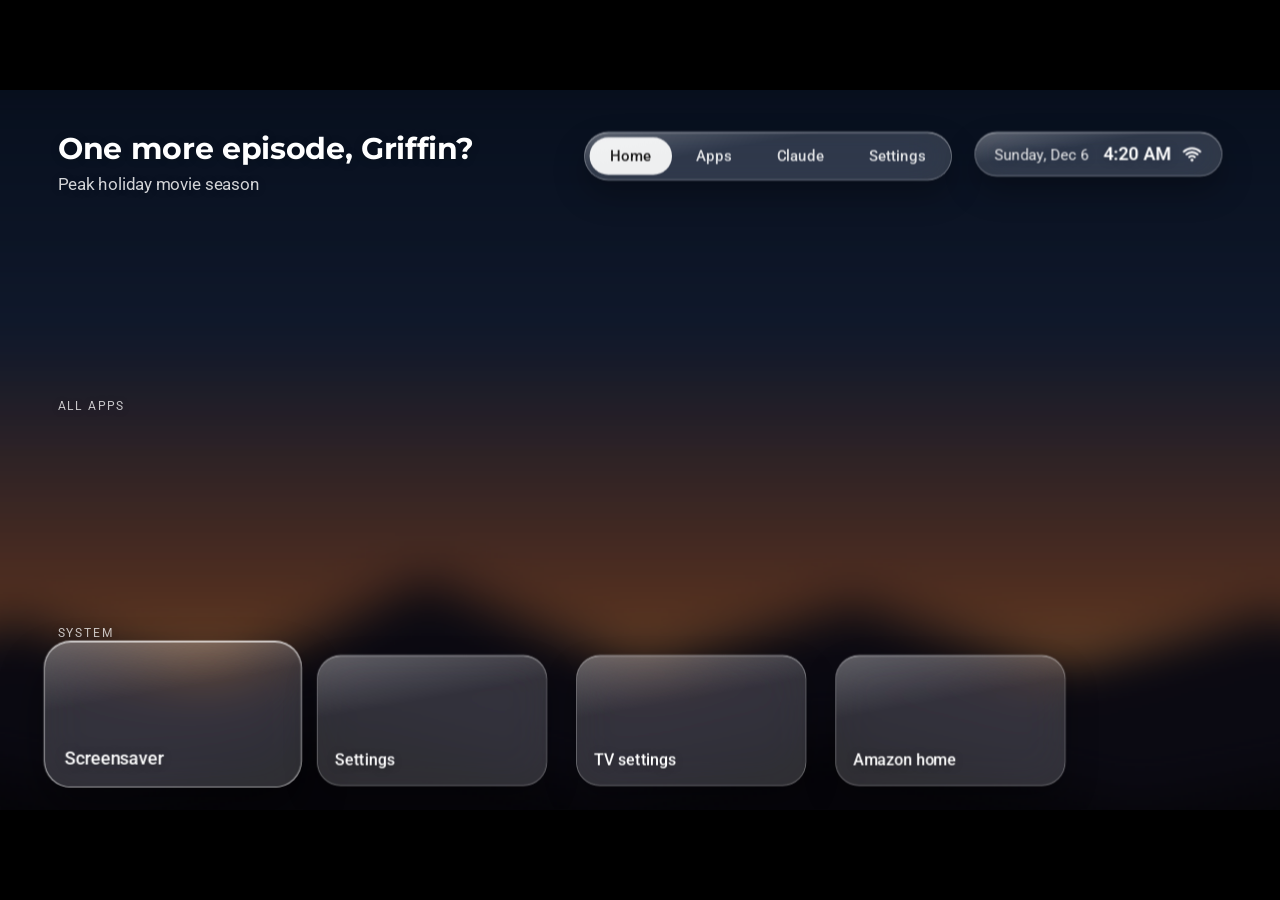
==== commit 41c3fe1b: "Redesign: wire live calendar, headlines and Wi-Fi into Home, the screensaver and Settings livebridge" ====
--- a/launcher/app/src/main/assets/index.html
+++ b/launcher/app/src/main/assets/index.html
@@ -639,5 +639,12 @@
 })();
 </script>
 <script src="settings.js"></script>
+<script src="data.js"></script>
+<script src="ical.js"></script>
+<script src="feeds.js"></script>
+<script src="steam.js"></script>
+<script src="live.js"></script>
+<script src="livebridge.js"></script>
+<script>livebridge.start();</script>
 </body>
 </html>
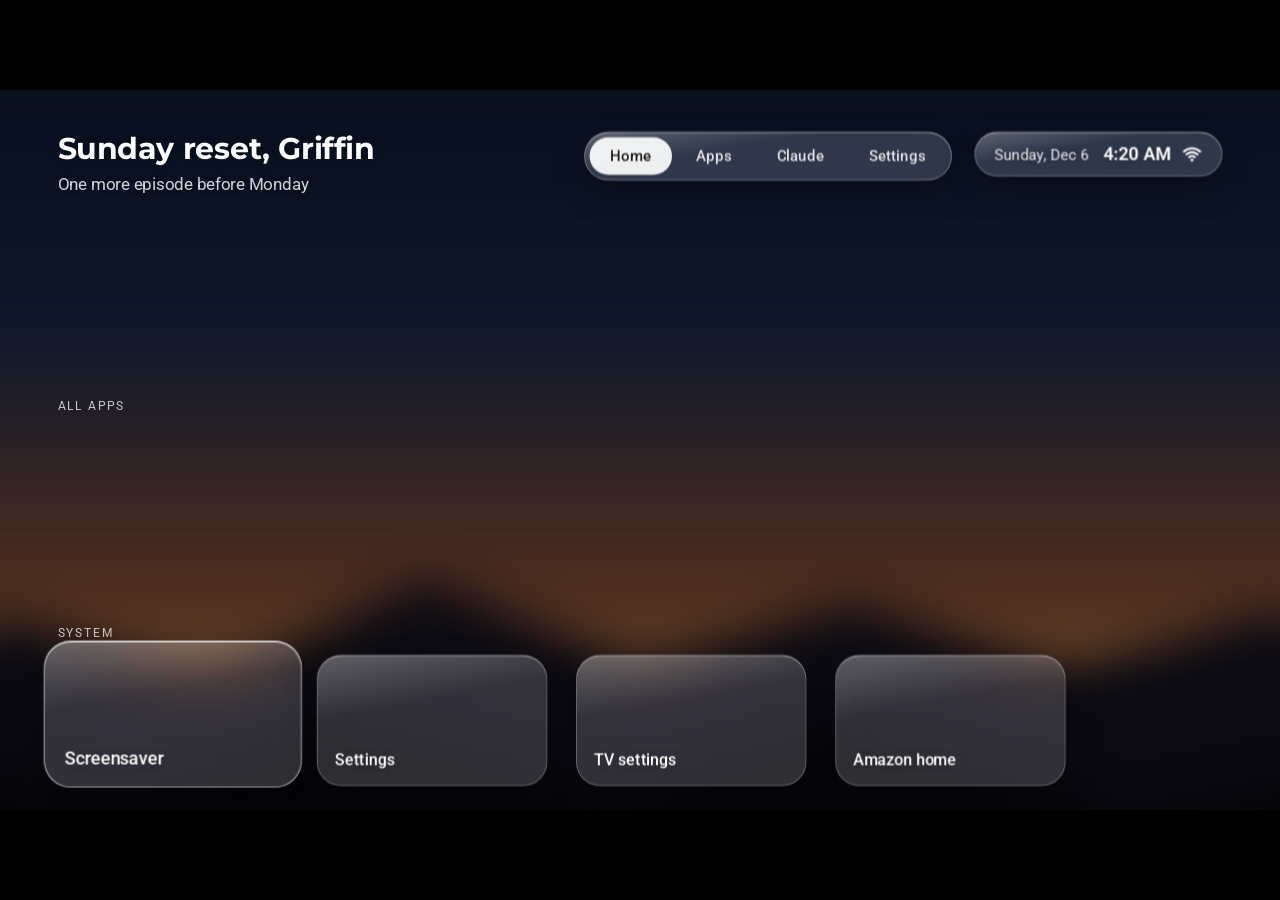
==== commit ee0343af: "Home button always lands on the first Favorite Home resets focus, row scroll, Settings and the optio" ====
--- a/launcher/app/src/main/assets/index.html
+++ b/launcher/app/src/main/assets/index.html
@@ -26,6 +26,8 @@
 #stage:not(.awake) .homeui { opacity: 0; transform: scale(1.03); }
 #stage.insettings .homeui { opacity: 0; transition: none; }
 #stage.instant .wall, #stage.instant .blurred, #stage.instant .homeui, #stage.instant .shade { transition: none !important; }
+/* The Home button jumps straight back to the first Favorite, without sliding the rows there. */
+#stage.jump .scroll, #stage.jump .row, #stage.jump .tile { transition: none !important; }
 
 /* ---- Top bar ---- */
 .top { position: absolute; left: 72px; right: 72px; top: 52px; display: flex; justify-content: space-between; align-items: flex-start; gap: 28px; }
@@ -617,7 +619,26 @@
     stage.classList.remove('instant');
   }
 
-  window.tv = { key: key, resume: resume, pause: pause };
+  // The Home button always lands on the same spot: the first Favorite, every row scrolled back to its
+  // start, with Settings and any options sheet closed. Coming back from an app with Back keeps your place.
+  function goHome() {
+    if (window.settingsScreen && settingsScreen.isOpen()) settingsScreen.close();
+    closeSheet(); endMove();
+    st.r = firstRow(); st.tab = 0;
+    for (var i = 0; i < st.col.length; i++) st.col[i] = 0;
+    shelves.forEach(function (sh) { sh.off = 0; if (sh.row) sh.row.style.transform = ''; });
+    stage.classList.add('jump');
+    render();
+    void stage.offsetWidth;
+    stage.classList.remove('jump');
+  }
+  // What HomeGuard's snapshot should show, so the cover it flashes matches where Home lands.
+  function atHome() {
+    return st.r === firstRow() && !st.col[st.r] && !st.sheet && !st.moving &&
+      !(window.settingsScreen && settingsScreen.isOpen());
+  }
+
+  window.tv = { key: key, resume: resume, pause: pause, home: goHome, atHome: atHome };
   TABS[2].caption = claudeCaption();
 
   document.addEventListener('livedata', function () { renderWifi(); renderCal(); });
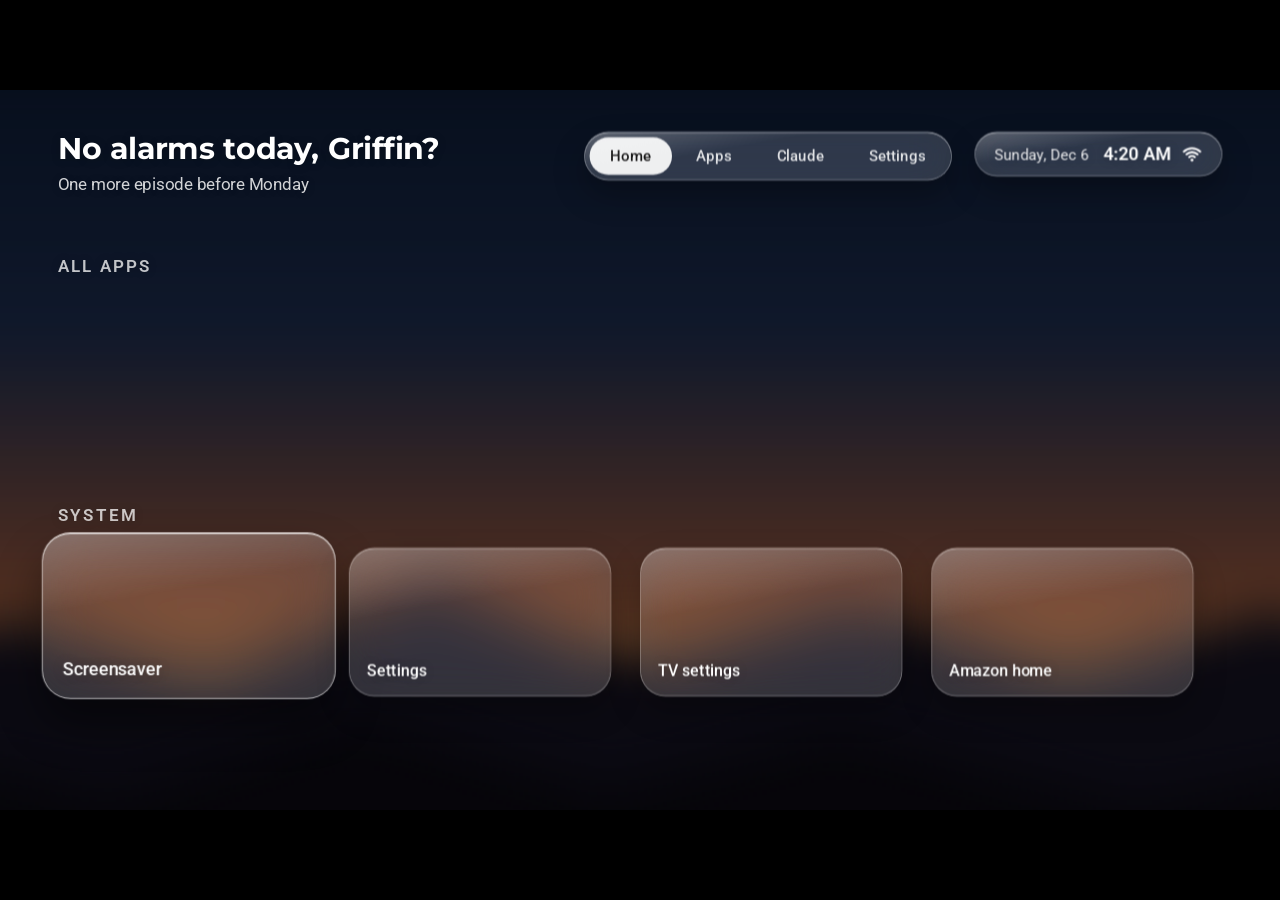
==== commit 5bbe09b1: "Home: bigger app tiles and row headers; focused row moves up so its name stays on screen Co-Authored" ====
--- a/launcher/app/src/main/assets/index.html
+++ b/launcher/app/src/main/assets/index.html
@@ -74,16 +74,16 @@
 
 /* ---- Rows ---- */
 .scroll { position: absolute; left: 0; right: 0; top: 520px; transition: transform 360ms cubic-bezier(.2,.8,.2,1); }
-.shelf { padding: 0 0 0 72px; height: 284px; transition: opacity 300ms ease; }
-.shelf .label { font-size: 15px; letter-spacing: .14em; text-transform: uppercase; color: rgba(255,255,255,.75); margin-bottom: 18px; }
+.shelf { padding: 0 0 0 72px; height: 312px; transition: opacity 300ms ease; }
+.shelf .label { font-size: 21px; font-weight: 600; letter-spacing: .14em; text-transform: uppercase; color: rgba(255,255,255,.75); margin-bottom: 28px; }
 .row { display: flex; gap: 36px; transition: transform 300ms cubic-bezier(.2,.8,.2,1); }
-.tile { flex: none; position: relative; width: 288px; height: 164px; border-radius: 30px; display: flex; flex-direction: column; justify-content: flex-end; padding: 20px 22px; box-sizing: border-box; color: #fff; font-size: 20px; font-weight: 500;
+.tile { flex: none; position: relative; width: 328px; height: 186px; border-radius: 32px; display: flex; flex-direction: column; justify-content: flex-end; padding: 20px 22px; box-sizing: border-box; color: #fff; font-size: 20px; font-weight: 500;
   transition: transform 260ms cubic-bezier(.2,.8,.2,1), box-shadow 260ms ease; }
 /* App tiles: the app's own art with the glass rim and sheen on top, no backdrop blur. */
 .tile.app { padding: 0; align-items: center; justify-content: center; -webkit-backdrop-filter: none; backdrop-filter: none; border-color: rgba(255,255,255,calc(var(--rim) * .9)); background-position: center; background-size: cover; background-repeat: no-repeat; }
-.tile.app .logo { width: 116px; height: 116px; display: block; object-fit: contain; }
-.tile.app .word { font: 700 50px/1 var(--sans); letter-spacing: -.02em; white-space: nowrap; }
-.tile.app .word.long { font-size: 38px; }
+.tile.app .logo { width: 132px; height: 132px; display: block; object-fit: contain; }
+.tile.app .word { font: 700 56px/1 var(--sans); letter-spacing: -.02em; white-space: nowrap; }
+.tile.app .word.long { font-size: 43px; }
 .tile.focus { transform: translateY(-8px) scale(1.12); box-shadow: inset 0 1px 0 rgba(255,255,255,.7), 0 28px 50px rgba(0,0,0,.45); border-color: rgba(255,255,255,.7); }
 /* One light sweep across a tile as it gains focus. */
 .tile.focus::after { content: ''; position: absolute; inset: 0; border-radius: inherit; pointer-events: none;
@@ -294,7 +294,7 @@
     if (!shelves[st.r].items.length) st.r = 2;
   }
 
-  // Tile art: the app's TV banner fills the tile; otherwise its icon at 116px on the app's color,
+  // Tile art: the app's TV banner fills the tile; otherwise its icon at 132px on the app's color,
   // or its name as a wordmark if Android has no icon for it.
   var icons = {};
   function art(t, a) {
@@ -338,13 +338,13 @@
     var it = current();
     if (st.r >= 0 && it) {
       // Slide the row to keep focus in the safe area, and the page to keep the row on screen.
-      // x is the tile's left edge inside the row (tiles are 288 wide with 36 between).
-      var sh = shelves[st.r], W = 1600 - 72 * 2, x = st.col[st.r] * (288 + 36);
+      // x is the tile's left edge inside the row (tiles are 328 wide with 36 between).
+      var sh = shelves[st.r], W = 1600 - 72 * 2, x = st.col[st.r] * (328 + 36);
       if (x - sh.off < 0) sh.off = x;
-      if (x + 288 - sh.off > W) sh.off = x + 288 - W;
+      if (x + 328 - sh.off > W) sh.off = x + 328 - W;
       sh.row.style.transform = 'translateX(' + (-sh.off) + 'px)';
     }
-    var y = st.r <= 0 ? 0 : st.r * 284 - 150;
+    var y = st.r * 312;   // the focused row takes the Favorites spot, so its name below stays on screen
     $('scroll').style.transform = 'translateY(' + (-y) + 'px)';
     stage.classList.toggle('down', st.r > 0);
 
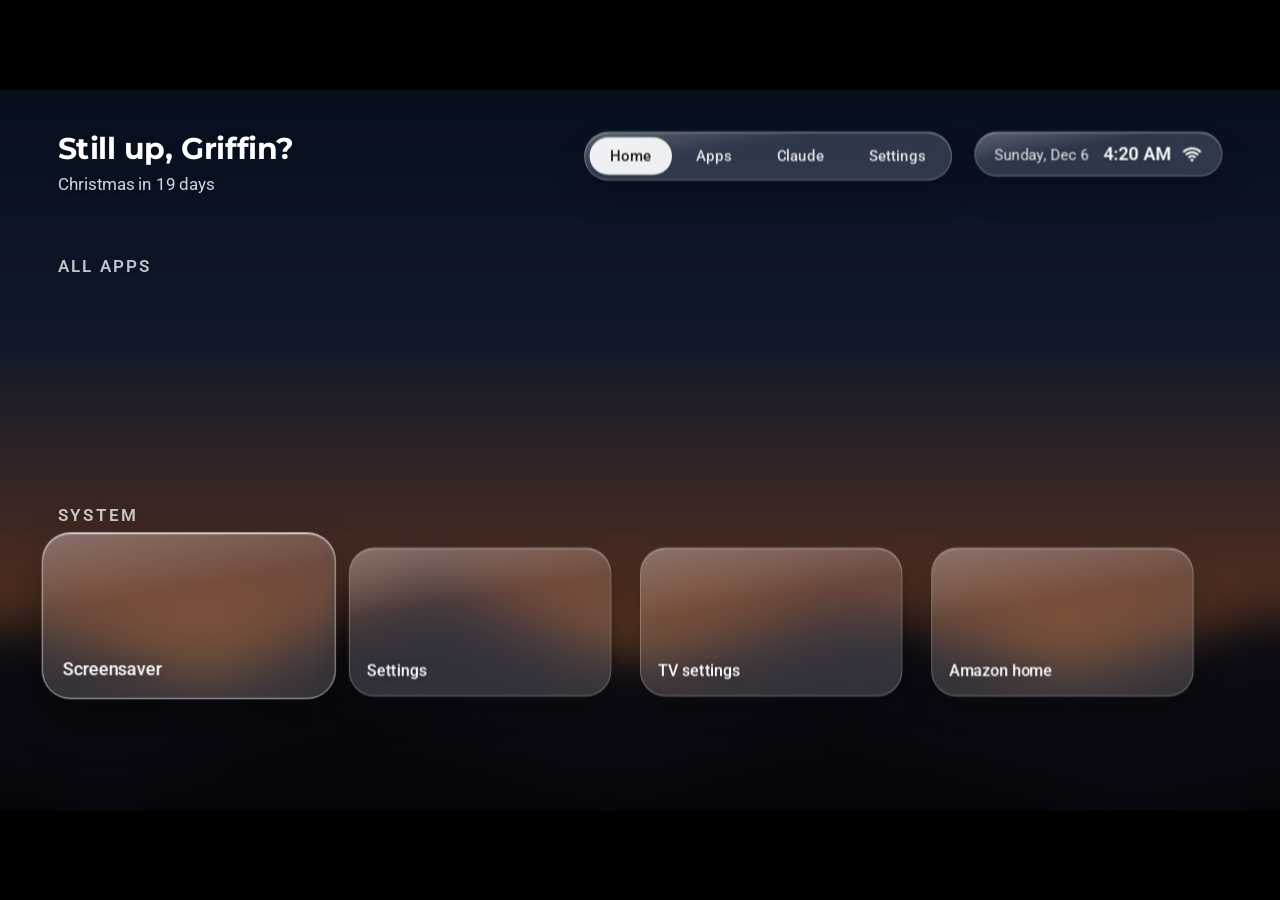
==== commit dddedfd2: "Settings → Pictures → Picture: choose one picture to keep, or rotate A thumbnail grid of every still" ====
--- a/launcher/app/src/main/assets/index.html
+++ b/launcher/app/src/main/assets/index.html
@@ -138,6 +138,14 @@
 .srow2.focus .v { color: var(--focus-ink); }
 .srow2.focus .chev { opacity: .55; }
 .srow2.focus .switch:not(.on) { background: rgba(0,0,0,.2); }
+/* The picture picker (Settings → Pictures → Picture) */
+.pgrid { display: grid; grid-template-columns: repeat(4, 1fr); gap: 16px; padding: 6px; }
+.ptile { border-radius: 20px; padding: 6px; background: rgba(255,255,255,.07); transition: background 150ms, color 150ms, transform 180ms; }
+.ptile .im { height: 118px; border-radius: 14px; background: rgba(255,255,255,.08) center / cover no-repeat; display: flex; align-items: center; justify-content: center; font-size: 54px; }
+.ptile .t { font: 500 15px var(--sans); padding: 8px 6px 3px; white-space: nowrap; overflow: hidden; text-overflow: ellipsis; }
+.ptile.on .t::before { content: '✓ '; color: var(--on); }
+.ptile.focus { background: var(--focus); color: var(--focus-ink); transform: scale(1.04); }
+.ptile.focus.on .t::before { color: #1F8A3B; }
 .bigtext .srow2 .l { font-size: 24px; }
 .bigtext .srow2 .s { font-size: 17px; }
 .set-toast { position: absolute; left: 40px; right: 40px; bottom: 26px; padding: 14px 20px; border-radius: 18px; background: rgba(0,0,0,.45); font: 17px var(--sans); opacity: 0; transform: translateY(8px); transition: opacity 250ms, transform 250ms; pointer-events: none; }
@@ -607,7 +615,8 @@
   window.home = {
     applyPrefs: applyPrefs, rebuild: function () { build(); render(); }, sleep: sleep, render: render,
     resetFavorites: function () { store.set('favorites', DEFAULT_FAVS); build(); render(); },
-    defaultFavorites: DEFAULT_FAVS, wifiLevel: wifiLevel, refreshWeather: refreshWeather, showPicture: showPicture
+    defaultFavorites: DEFAULT_FAVS, wifiLevel: wifiLevel, refreshWeather: refreshWeather, showPicture: showPicture,
+    preview: function (pic) { pictures.show($('scene'), pic, drawBlur); }
   };
   // Called by MainActivity as Home goes out of sight: drop straight to the sharp picture (no
   // transition) so the next resume starts there instead of flashing the old blurred frame.
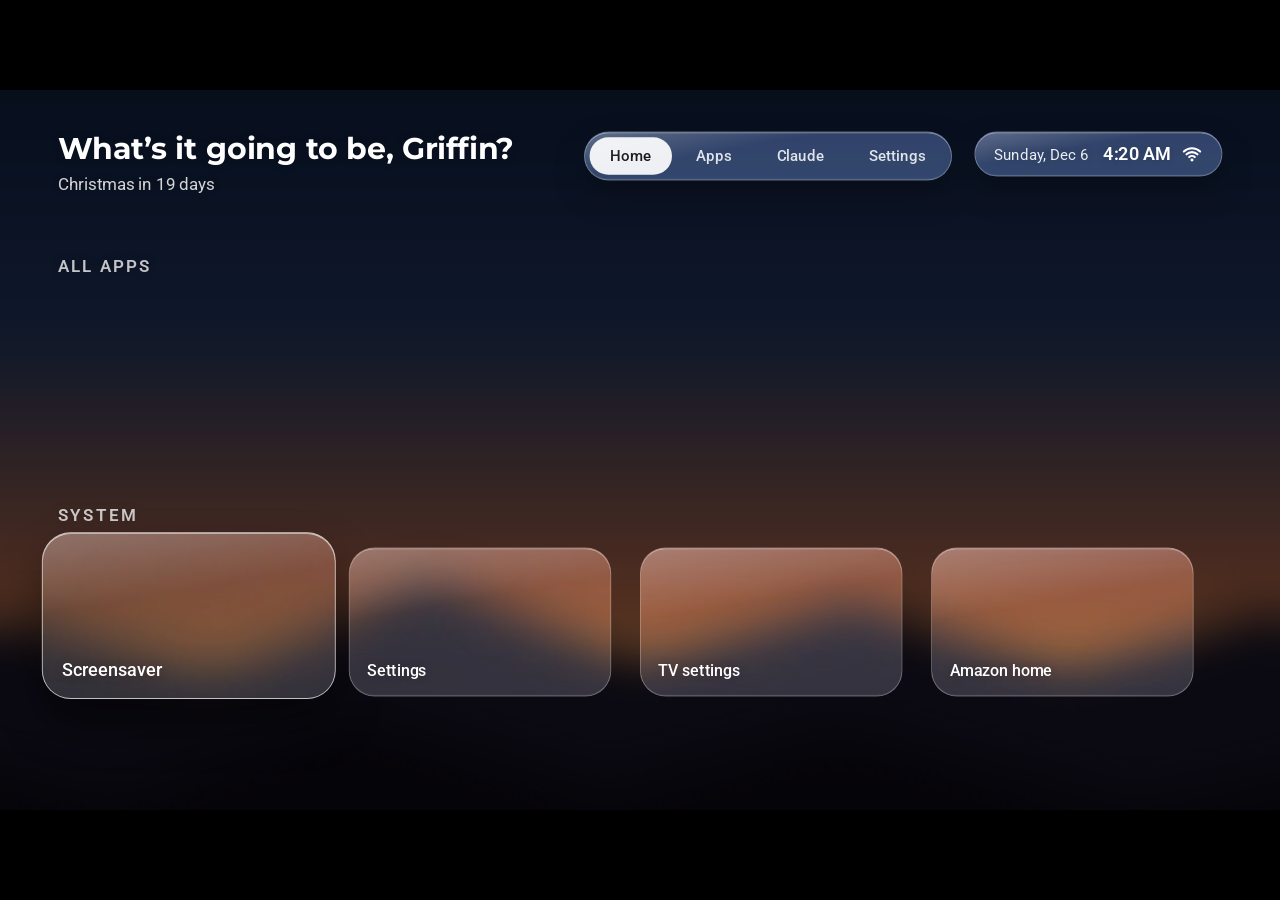
==== commit f3b237c0: "Home button: back in ~0.4s however often it's pressed; smoother screensaver - HomeGuard reads the sy" ====
--- a/launcher/app/src/main/assets/index.html
+++ b/launcher/app/src/main/assets/index.html
@@ -18,12 +18,22 @@
 /* Settings dims the picture a little further (brightness .72 → .58). */
 .dim { position: absolute; inset: 0; background: #000; opacity: 0; transition: opacity 320ms ease; }
 #stage.awake.insettings .dim { opacity: .2; }
-.shade { position: absolute; inset: 0; transition: background 400ms ease, opacity 400ms ease;
-  background: linear-gradient(to top, rgba(0,0,0,.55), rgba(0,0,0,0) 55%), linear-gradient(to right, rgba(0,0,0,.35), rgba(0,0,0,0) 50%); }
-#stage.down .shade { background: rgba(0,0,0,.45); }
+/* The shade is a small canvas stretched over the screen (drawShade): fading a full-screen CSS background
+   repainted all of 1080p every frame on the TV. */
+.shade { position: absolute; left: 0; top: 0; width: 1600px; height: 900px; transition: opacity 400ms ease; }
 #stage:not(.awake) .shade { opacity: 0; }
-.homeui { position: absolute; inset: 0; transition: opacity 450ms ease, transform 600ms cubic-bezier(.2,.8,.2,1); }
-#stage:not(.awake) .homeui { opacity: 0; transform: scale(1.03); }
+/* Glass on Home without backdrop-filter: on the TV any backdrop-filter, even saturate alone, cost ~40ms a frame
+   (15fps moving focus), and the picture behind Home is already blurred. Each glass piece instead shows a saturated
+   copy of the picture and shade (drawBackdrop), lined up with where it sits on screen (lineUp). App tiles keep their art. */
+#stage .glass:not(.app) { -webkit-backdrop-filter: none; backdrop-filter: none; --glassTint: rgba(255,255,255,var(--tint)); --glassDim: transparent;
+  background: linear-gradient(var(--glassTint), var(--glassTint)), linear-gradient(var(--glassDim), var(--glassDim)), var(--backdrop, none) var(--bx, 0) var(--by, 0) / 1600px 900px no-repeat border-box; }
+#stage .glass.dark { --glassTint: rgba(16,16,20,calc(var(--tint) + var(--extra, .3))); }
+#stage .setscreen .glass { --glassDim: rgba(0,0,0,.2); }
+/* Home fades in without moving: any transform on it (a 1.03 scale, even a 14px rise) put 70–100ms frames in the wake. */
+.homeui { position: absolute; inset: 0; transition: opacity 450ms ease; }
+/* Kept on their own layers: dropping them back in when the fade ended cost a ~100ms frame on the TV. */
+.homeui, .blurred { will-change: opacity; }
+#stage:not(.awake) .homeui { opacity: 0; }
 #stage.insettings .homeui { opacity: 0; transition: none; }
 #stage.instant .wall, #stage.instant .blurred, #stage.instant .homeui, #stage.instant .shade { transition: none !important; }
 /* The Home button jumps straight back to the first Favorite, without sliding the rows there. */
@@ -77,8 +87,11 @@
 .shelf { padding: 0 0 0 72px; height: 312px; transition: opacity 300ms ease; }
 .shelf .label { font-size: 21px; font-weight: 600; letter-spacing: .14em; text-transform: uppercase; color: rgba(255,255,255,.75); margin-bottom: 28px; }
 .row { display: flex; gap: 36px; transition: transform 300ms cubic-bezier(.2,.8,.2,1); }
+/* Only the focused tile casts a drop shadow, and it isn't animated: soft shadows under every tile, and fading one,
+   meant re-rasterizing them as focus moved (up to 100ms frames on the TV). */
 .tile { flex: none; position: relative; width: 328px; height: 186px; border-radius: 32px; display: flex; flex-direction: column; justify-content: flex-end; padding: 20px 22px; box-sizing: border-box; color: #fff; font-size: 20px; font-weight: 500;
-  transition: transform 260ms cubic-bezier(.2,.8,.2,1), box-shadow 260ms ease; }
+  box-shadow: inset 0 1px 0 rgba(255,255,255,calc(var(--shine) * 2)), inset 0 -1px 0 rgba(255,255,255,calc(var(--shine) * .4));
+  transition: transform 260ms cubic-bezier(.2,.8,.2,1); }
 /* App tiles: the app's own art with the glass rim and sheen on top, no backdrop blur. */
 .tile.app { padding: 0; align-items: center; justify-content: center; -webkit-backdrop-filter: none; backdrop-filter: none; border-color: rgba(255,255,255,calc(var(--rim) * .9)); background-position: center; background-size: cover; background-repeat: no-repeat; }
 .tile.app .logo { width: 132px; height: 132px; display: block; object-fit: contain; }
@@ -112,22 +125,24 @@
 /* ---- Settings screen (settings.js): categories left, rows right ---- */
 .setscreen { position: absolute; inset: 0; display: none; }
 #stage.awake.insettings .setscreen { display: block; animation: setIn 320ms cubic-bezier(.2,.8,.2,1); }
-@keyframes setIn { from { opacity: 0; transform: scale(1.02); } to { opacity: 1; transform: none; } }
+@keyframes setIn { from { opacity: 0; } to { opacity: 1; } }   /* no scale: re-rastering Settings at each step made opening stutter */
 .set-title { position: absolute; left: 72px; top: 54px; font-family: var(--display); font-weight: var(--dw); letter-spacing: var(--dls); font-size: 60px; line-height: 1; }
 .set-cats { position: absolute; left: 72px; top: 150px; bottom: 56px; width: 392px; box-sizing: border-box; padding: 14px; border-radius: 36px; display: flex; flex-direction: column; gap: 4px; }
-.set-cat { display: flex; align-items: center; gap: 14px; padding: 12px 18px; border-radius: 999px; font: 500 21px var(--sans); transition: background 150ms, color 150ms; }
+/* Focus in Settings moves instantly: animating it ran at ~30fps on the TV. */
+.set-cat { display: flex; align-items: center; gap: 14px; padding: 12px 18px; border-radius: 999px; font: 500 21px var(--sans); }
 .set-cat i { width: 30px; height: 30px; border-radius: 9px; flex: none; box-shadow: inset 0 1px 0 rgba(255,255,255,.35); }
 .set-cat.sel { background: rgba(255,255,255,.14); }
 .set-cat.focus { background: var(--focus); color: var(--focus-ink); }
 .set-detail { position: absolute; left: 492px; right: 72px; top: 54px; bottom: 56px; box-sizing: border-box; padding: 34px 40px; border-radius: 40px; overflow: hidden; }
 .set-detail h3 { margin: 0; font-family: var(--display); font-weight: var(--dw); letter-spacing: var(--dls); font-size: 42px; line-height: 1.1; }
 .set-detail .lede { margin: 6px 0 18px; font: 17px/1.4 var(--sans); color: rgba(255,255,255,.7); }
-.set-view { position: absolute; left: 40px; right: 40px; top: 128px; bottom: 30px; overflow: hidden; }
+/* Its own layer, so changing the rows doesn't repaint the glass panel under them. */
+.set-view { position: absolute; left: 40px; right: 40px; top: 128px; bottom: 30px; overflow: hidden; will-change: transform; }
 .set-rows { display: flex; flex-direction: column; gap: 8px; transition: transform 260ms cubic-bezier(.2,.8,.2,1); }
 .set-tip { padding: 14px 20px; border-radius: 20px; background: rgba(255,255,255,.1); font: 18px/1.4 var(--sans); color: rgba(255,255,255,.88); margin-bottom: 4px; }
 .set-tip b { display: block; font-size: 13px; font-weight: 400; letter-spacing: .1em; text-transform: uppercase; color: rgba(255,255,255,.6); margin-bottom: 3px; }
 .set-sec { font: 700 13px var(--sans); letter-spacing: .1em; text-transform: uppercase; color: rgba(255,255,255,.55); margin: 10px 0 0 6px; }
-.srow2 { display: flex; align-items: center; justify-content: space-between; gap: 20px; min-height: 62px; box-sizing: border-box; padding: 10px 22px; border-radius: 22px; background: rgba(255,255,255,.07); transition: background 150ms, color 150ms, transform 180ms; }
+.srow2 { display: flex; align-items: center; justify-content: space-between; gap: 20px; min-height: 62px; box-sizing: border-box; padding: 10px 22px; border-radius: 22px; background: rgba(255,255,255,.07); }
 .srow2 .l { font: 500 21px var(--sans); display: flex; align-items: center; gap: 10px; }
 .srow2 .l i { width: 12px; height: 12px; border-radius: 50%; }
 .srow2 .s { font: 15px var(--sans); color: rgba(255,255,255,.62); margin-top: 3px; }
@@ -140,7 +155,7 @@
 .srow2.focus .switch:not(.on) { background: rgba(0,0,0,.2); }
 /* The picture picker (Settings → Pictures → Picture) */
 .pgrid { display: grid; grid-template-columns: repeat(4, 1fr); gap: 16px; padding: 6px; }
-.ptile { border-radius: 20px; padding: 6px; background: rgba(255,255,255,.07); transition: background 150ms, color 150ms, transform 180ms; }
+.ptile { border-radius: 20px; padding: 6px; background: rgba(255,255,255,.07); }
 .ptile .im { height: 118px; border-radius: 14px; background: rgba(255,255,255,.08) center / cover no-repeat; display: flex; align-items: center; justify-content: center; font-size: 54px; }
 .ptile .t { font: 500 15px var(--sans); padding: 8px 6px 3px; white-space: nowrap; overflow: hidden; text-overflow: ellipsis; }
 .ptile.on .t::before { content: '✓ '; color: var(--on); }
@@ -155,7 +170,7 @@
 <body>
 <div id="stage">
   <div class="wall" id="wall"><!-- No drift behind Home: a moving picture re-blurs it and every glass panel each frame (25fps on the TV vs 37 still). --><div class="scene" id="scene"><div class="sky"></div><div class="ridge r1"></div><div class="ridge r2"></div><div class="pic"></div><div class="pic"></div></div><canvas class="blurred" id="blurred"></canvas><div class="dim"></div></div>
-  <div class="shade"></div>
+  <canvas class="shade" id="shade" width="320" height="180"></canvas>
 
   <div class="homeui">
     <div class="top">
@@ -226,7 +241,7 @@
     { name: 'Screensaver', caption: 'Clock, weather, calendar and headlines, right now', run: function () { sleep(); } },
     { name: 'Settings', caption: 'Glass, pictures, screensaver, news, calendar', run: function () { openSettings(); } },
     { name: 'TV settings', caption: 'Fire OS settings: network, display, inputs', run: function () { A && A.tvSettings(); } },
-    { name: 'Amazon home', caption: 'Amazon’s home for 10 minutes: inputs, app library', run: function () { A && A.amazonHome(); } }
+    { name: 'Amazon home', caption: 'Amazon’s home until you press Home: inputs, app library', run: function () { A && A.amazonHome(); } }
   ];
 
   // Tab pill: Up from Favorites focuses it.
@@ -293,6 +308,7 @@
           t.insertAdjacentHTML('beforeend', '<span class="tname txt"></span>');
           t.querySelector('.tname').textContent = a.name;
         }
+        t._r = r;
         sh.row.appendChild(t);
         return t;
       });
@@ -300,6 +316,7 @@
       root.appendChild(el);
     });
     if (!shelves[st.r].items.length) st.r = 2;
+    lineUp();
   }
 
   // Tile art: the app's TV banner fills the tile; otherwise its icon at 132px on the app's color,
@@ -355,6 +372,7 @@
     var y = st.r * 312;   // the focused row takes the Favorites spot, so its name below stays on screen
     $('scroll').style.transform = 'translateY(' + (-y) + 'px)';
     stage.classList.toggle('down', st.r > 0);
+    shadeTo(st.r > 0 ? 1 : 0, stage.classList.contains('jump'));
 
     var sys = st.r === 2, tab = st.r < 0;
     fitTitle(it ? it.name : '');
@@ -362,6 +380,35 @@
     $('kicker').hidden = tab || (st.r === 0 && !st.moving);   // the Favorites row needs no label
     $('heroDot').style.background = sys ? '#8C8A85' : it ? it.color : '';
     $('heroCaption').textContent = st.moving ? '◀ ▶ to move · OK when it’s in place' : (sys || tab) && it ? it.caption : '';
+  }
+
+  // The shade over the picture: Home's corner gradients (0), crossfading to flat 45% black (1) once the rows move up.
+  var shadeAt = -1, shadeGoal = 0, shadeFrom = 0, shadeStart = 0, shadeRaf = 0, SHADE_MS = 400;
+  function drawShade(t) {
+    var c = $('shade'), x = c.getContext('2d'), w = c.width, h = c.height, g;
+    x.clearRect(0, 0, w, h);
+    x.globalAlpha = 1 - t;
+    g = x.createLinearGradient(0, h, 0, h * .45);
+    g.addColorStop(0, 'rgba(0,0,0,.55)'); g.addColorStop(1, 'rgba(0,0,0,0)');
+    x.fillStyle = g; x.fillRect(0, 0, w, h);
+    g = x.createLinearGradient(0, 0, w * .5, 0);
+    g.addColorStop(0, 'rgba(0,0,0,.35)'); g.addColorStop(1, 'rgba(0,0,0,0)');
+    x.fillStyle = g; x.fillRect(0, 0, w, h);
+    x.globalAlpha = t;
+    x.fillStyle = 'rgba(0,0,0,.45)'; x.fillRect(0, 0, w, h);
+    x.globalAlpha = 1;
+    shadeAt = t;
+  }
+  function shadeTo(goal, instant) {
+    if (instant) { cancelAnimationFrame(shadeRaf); shadeRaf = 0; shadeGoal = goal; if (shadeAt !== goal) drawShade(goal); return; }
+    if (goal === shadeGoal && (shadeRaf || shadeAt === goal)) return;
+    shadeGoal = goal; shadeFrom = Math.max(0, shadeAt); shadeStart = performance.now();
+    cancelAnimationFrame(shadeRaf);
+    shadeRaf = requestAnimationFrame(function step(now) {
+      var p = Math.min(1, (now - shadeStart) / SHADE_MS), e = 1 - (1 - p) * (1 - p);
+      drawShade(shadeFrom + (shadeGoal - shadeFrom) * e);
+      shadeRaf = p < 1 ? requestAnimationFrame(step) : 0;
+    });
   }
 
   // The name is 120px; names too long for the space beside the widgets step down (to 72px at most).
@@ -438,8 +485,13 @@
   function endMove() { if (st.moving) { st.moving = false; saveFavs(favPkgs()); } }
 
   // ---- Screensaver and Settings ----
-  function sleep() { closeSheet(); endMove(); render(); if (A) A.startScreensaver(); }
-  function openSettings() { if (window.settingsScreen) settingsScreen.open(); }
+  // Drops to the sharp picture and lets it reach the screen before the screensaver covers Home: a hidden WebView
+  // draws nothing, so whatever was last on screen flashes up first when Home comes back.
+  function sleep() {
+    closeSheet(); endMove(); render(); pause();
+    requestAnimationFrame(function () { requestAnimationFrame(function () { if (A) A.startScreensaver(); }); });
+  }
+  function openSettings() { if (window.settingsScreen) { settingsScreen.open(); lineUp(); } }
 
   // ---- Remote ----
   function key(k) {
@@ -500,6 +552,7 @@
     var now = new Date();
     $('time').textContent = fmt.time(now, prefs.clock24);
     $('date').textContent = now.toLocaleDateString([], { weekday: 'long', month: 'short', day: 'numeric' });
+    lineUp();   // the clock's width moves the tab pill
   }
 
   function renderWeather() {
@@ -516,11 +569,13 @@
       r.querySelector('span').textContent = d.text;
       f.appendChild(r);
     });
+    lineUp();
   }
 
   function renderCal() {
     $('cal').hidden = !prefs.calHome;
     calendar.render($('cal'), new Date(), prefs);
+    lineUp();
   }
 
   function greet() {
@@ -545,27 +600,59 @@
 
   // The blurred, dimmed picture behind Home: drawn once into a 640x360 canvas (a quarter-ish of the
   // 1792x1008 picture box, so the Home blur scales down with it) and stretched over the sharp picture.
-  var BW = 640, BH = 360;
+  var BW = 640, BH = 360, blurDrawn = '';
   function drawBlur() {
     var c = $('blurred'), x = c.getContext('2d'), scene = $('scene');
     var front = scene.querySelectorAll('.pic')[scene._front || 0], url = front.classList.contains('on') && front.dataset.url;
     var px = store.get('homeBlur', 28) * BW / 1792, m = Math.ceil(px * 2) + 1;   // overscan so the edges don't blur into black
+    // Every resume asks again; redrawing the same picture cost ~200ms of decode, blur and re-rastered glass mid-wake.
+    var drawn = url + '|' + px;
+    if (drawn === blurDrawn) return;
+    blurDrawn = drawn;
     function paint(img) {
+      if (drawn !== blurDrawn) return;   // a newer picture is on its way
       c.width = BW; c.height = BH;
       x.filter = 'blur(' + px.toFixed(2) + 'px) brightness(.72) saturate(1.25)';
       var w = BW + 2 * m, h = BH + 2 * m;
-      if (img) {
-        var ia = img.naturalWidth / img.naturalHeight, ba = w / h, sw = img.naturalWidth, sh = img.naturalHeight, sx = 0, sy = 0;
-        if (ia > ba) { sw = sh * ba; sx = (img.naturalWidth - sw) / 2; } else { sh = sw / ba; sy = (img.naturalHeight - sh) / 2; }
-        x.drawImage(img, sx, sy, sw, sh, -m, -m, w, h);
-      } else placeholder(x, -m, -m, w, h);
+      if (img) pictures.cover(x, img, -m, -m, w, h); else placeholder(x, -m, -m, w, h);
+      drawBackdrop();
     }
     if (!url) return paint(null);
-    var img = new Image();
-    img.onload = function () { paint(img); };
-    img.onerror = function () { paint(null); };
-    img.src = url;
-  }
+    pictures.small(url, 960, function (img) {
+      paint(img);
+      if (!img && drawn === blurDrawn) blurDrawn = '';   // try again next time
+    });
+  }
+  // What glass shows (see the .glass CSS): the blurred picture where it sits once Home is in (the 1792x1008 box
+  // at -96,-54, scaled 1.08 about the stage's center), with the shade's corner gradients, saturated 1.6x like
+  // backdrop-filter did. One 640x360 image covering the 1600x900 stage.
+  function drawBackdrop() {
+    var c = document.createElement('canvas'), x = c.getContext('2d'), k = 640 / 1600, z = 1.08, g;
+    c.width = 640; c.height = 360;
+    x.scale(k, k);
+    x.filter = 'saturate(1.6)';
+    x.drawImage($('blurred'), 800 - 896 * z, 450 - 504 * z, 1792 * z, 1008 * z);
+    x.filter = 'none';
+    g = x.createLinearGradient(0, 900, 0, 405);
+    g.addColorStop(0, 'rgba(0,0,0,.55)'); g.addColorStop(1, 'rgba(0,0,0,0)');
+    x.fillStyle = g; x.fillRect(0, 0, 1600, 900);
+    g = x.createLinearGradient(0, 0, 800, 0);
+    g.addColorStop(0, 'rgba(0,0,0,.35)'); g.addColorStop(1, 'rgba(0,0,0,0)');
+    x.fillStyle = g; x.fillRect(0, 0, 1600, 900);
+    stage.style.setProperty('--backdrop', 'url(' + c.toDataURL('image/jpeg', .9) + ')');
+  }
+  // Points each glass piece's backdrop at where the piece sits on the stage: layout position, ignoring transforms,
+  // so it's where it comes to rest. A tile's row rests at the top of the scroll when focused (render: r * 312).
+  function lineUp() {
+    var all = stage.querySelectorAll('.glass:not(.app)');
+    for (var i = 0; i < all.length; i++) {
+      var el = all[i], x = 0, y = -(el._r || 0) * 312;
+      for (var p = el; p && p !== stage; p = p.offsetParent) { x += p.offsetLeft; y += p.offsetTop; }
+      el.style.setProperty('--bx', -x + 'px');
+      el.style.setProperty('--by', -y + 'px');
+    }
+  }
+
   // The dusk placeholder scene (ui.css .scene .sky/.r1/.r2), for the canvas.
   function placeholder(x, l, t, w, h) {
     var g = x.createLinearGradient(0, t, 0, t + h);
@@ -593,15 +680,26 @@
   var shownBlur = null;
 
   // Called by MainActivity whenever Home comes back: from an app, the screensaver or the Home button.
-  function resume() {
+  var shownFor = 0;
+  function resume(n) {
+    if (n) shownFor = n;
     closeSheet(); endMove();
-    applyPrefs();
-    build(); render();
-    greet();
-    refreshWeather();
+    // Back within moments (the Home button pressed again and again): rebuilding each time piled up
+    // behind fast presses.
+    if (Date.now() - pausedAt >= QUICK_RETURN_MS) {
+      applyPrefs();
+      build(); render();
+      greet();
+      refreshWeather();
+    }
+    // Kept as it was (see pause): carry on, like the snapshot HomeGuard covered Amazon's home with.
+    if (stage.classList.contains('awake')) {
+      drawn();
+      return;
+    }
     // Blur in: start sharp like the screensaver, then fade in the blurred copy once it's drawn.
     // The screensaver may have moved on, so the picture switches without a crossfade.
-    pause();
+    toSharp();
     var woke = false;
     function wake() {
       if (woke) return;
@@ -610,17 +708,31 @@
     }
     showPicture(true, wake);
     setTimeout(wake, 600);
+    drawn();
+  }
+  // Tells HomeGuard once this frame has reached the screen, so its cover comes off onto Home and not
+  // onto a blank or half-drawn page.
+  function drawn() {
+    requestAnimationFrame(function () { requestAnimationFrame(function () { if (A && A.homeDrawn) A.homeDrawn(shownFor); }); });
   }
 
   window.home = {
-    applyPrefs: applyPrefs, rebuild: function () { build(); render(); }, sleep: sleep, render: render,
+    applyPrefs: applyPrefs, rebuild: function () { build(); render(); }, sleep: sleep, render: function () { render(); lineUp(); },
     resetFavorites: function () { store.set('favorites', DEFAULT_FAVS); build(); render(); },
     defaultFavorites: DEFAULT_FAVS, wifiLevel: wifiLevel, refreshWeather: refreshWeather, showPicture: showPicture,
     preview: function (pic) { pictures.show($('scene'), pic, drawBlur); }
   };
   // Called by MainActivity as Home goes out of sight: drop straight to the sharp picture (no
   // transition) so the next resume starts there instead of flashing the old blurred frame.
-  function pause() {
+  // keep: Home didn't open what's in front (the Home button, most likely): it stays as it is and
+  // comes back that way, as dropping showed the bare picture whenever HomeGuard's cover went up a
+  // beat after the press.
+  var pausedAt = 0, QUICK_RETURN_MS = 3000;
+  function pause(keep) {
+    pausedAt = Date.now();
+    if (!keep) toSharp();
+  }
+  function toSharp() {
     closeSheet(); endMove();
     stage.classList.add('instant');
     stage.classList.remove('awake');
@@ -647,7 +759,7 @@
       !(window.settingsScreen && settingsScreen.isOpen());
   }
 
-  window.tv = { key: key, resume: resume, pause: pause, home: goHome, atHome: atHome };
+  window.tv = { key: key, resume: resume, pause: pause, home: goHome, atHome: atHome, drawn: drawn };
   TABS[2].caption = claudeCaption();
 
   document.addEventListener('livedata', function () { renderWifi(); renderCal(); });
@@ -661,7 +773,7 @@
   window.addEventListener('resize', function () { fit(); render(); });
   fit();
   resume();
-  if (document.fonts) document.fonts.ready.then(render);
+  if (document.fonts) document.fonts.ready.then(function () { render(); lineUp(); });
   setInterval(tick, 15000);
   setInterval(refreshWeather, 10 * 60 * 1000);
   setInterval(showPicture, 60 * 1000);
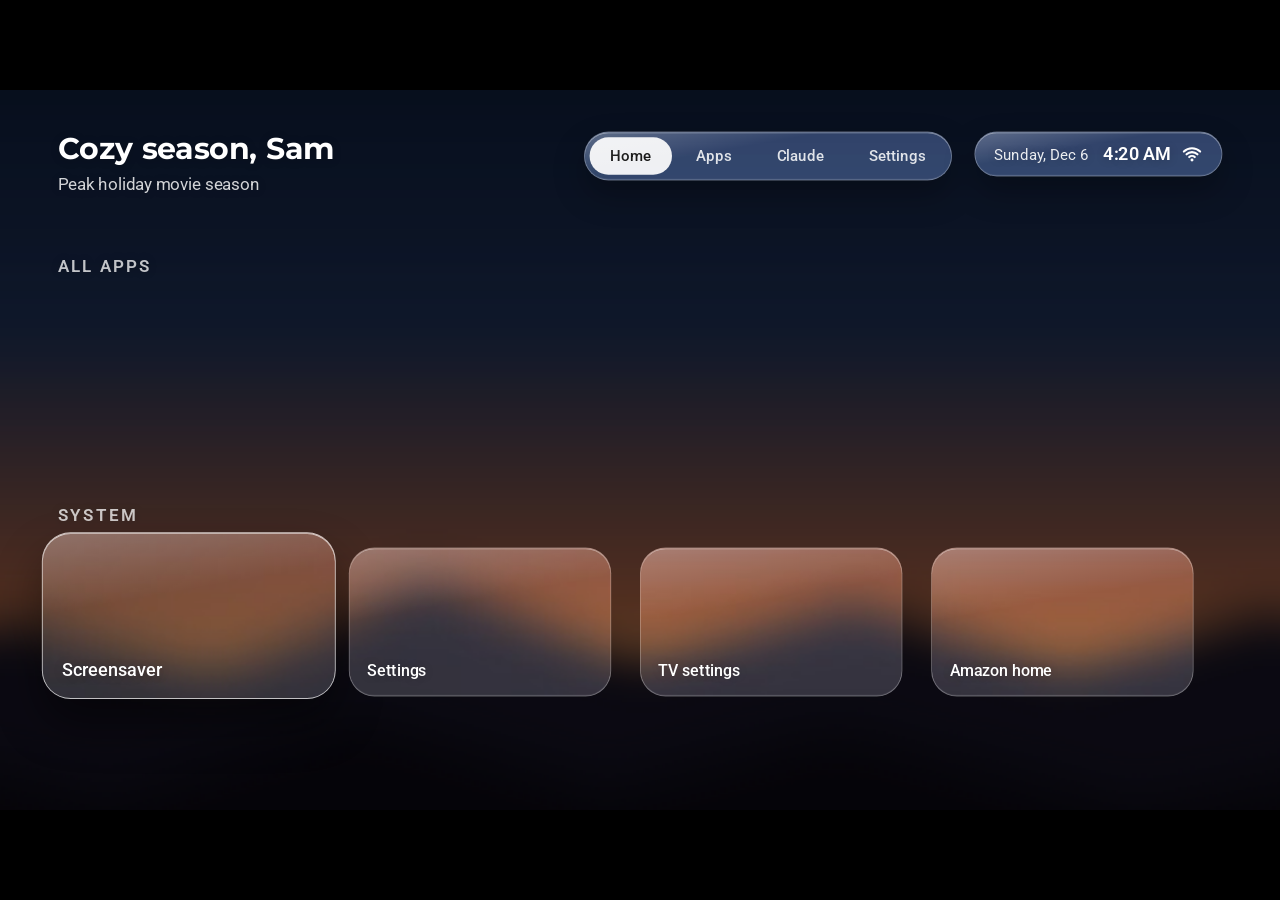
==== commit 823a8b0d: "Setup for any TV and owner: name, weather, local news and TV from config scripts/setup.sh (or Claude" ====
--- a/launcher/app/src/main/assets/index.html
+++ b/launcher/app/src/main/assets/index.html
@@ -3,7 +3,7 @@
 <head>
 <meta charset="utf-8">
 <meta name="viewport" content="width=device-width, initial-scale=1">
-<title>Griffin Home</title>
+<title>Home</title>
 <link rel="stylesheet" href="ui.css">
 <style>
 /* Home: the picture blurred behind a greeting, widgets and rows of apps (docs/redesign/SPEC.md §5, §7–10). */
@@ -174,7 +174,7 @@
 
   <div class="homeui">
     <div class="top">
-      <div class="greetBox txt"><span class="greet" id="greet">Welcome back, Griffin</span><span class="greetSub" id="greetSub"></span></div>
+      <div class="greetBox txt"><span class="greet" id="greet">Welcome back</span><span class="greetSub" id="greetSub"></span></div>
       <div class="tabs glass" id="tabs"><span class="on">Home</span><span>Apps</span><span>Claude</span><span>Settings</span></div>
       <div class="clock glass txt"><i id="wx"></i><span id="date"></span><b id="time"></b><span class="wifi" id="wifi" role="img" aria-label="Wi-Fi: strong signal"><svg viewBox="0 0 24 24" aria-hidden="true"><g class="air"><path class="a3" d="M2.6 9.2a13.4 13.4 0 0 1 18.8 0"/><path class="a2" d="M5.7 12.4a9 9 0 0 1 12.6 0"/><path class="a1" d="M8.8 15.6a4.6 4.6 0 0 1 6.4 0"/><circle class="a0" cx="12" cy="19" r="1.7"/><path class="slash" d="M4 4l16 16"/></g><g class="eth"><rect x="4" y="5" width="16" height="12" rx="2"/><path d="M8 17v3h8v-3M8.5 9v2.5M11.2 9v2.5M12.8 9v2.5M15.5 9v2.5"/></g></svg></span></div>
     </div>
@@ -204,6 +204,7 @@
   </div>
 </div>
 
+<script src="config.js"></script>
 <script src="weather.js"></script>
 <script src="glass.js"></script>
 <script src="prefs.js"></script>
@@ -556,7 +557,7 @@
   }
 
   function renderWeather() {
-    $('wx').textContent = wx ? wx.temp + '° ' + wx.text + ' · Chicago' : '';
+    $('wx').textContent = wx ? wx.temp + '° ' + wx.text + ' · ' + HOME_CONFIG.city : '';
     var f = $('forecast');
     f.innerHTML = '';
     (wx && wx.days || []).slice(0, 3).forEach(function (d) {
